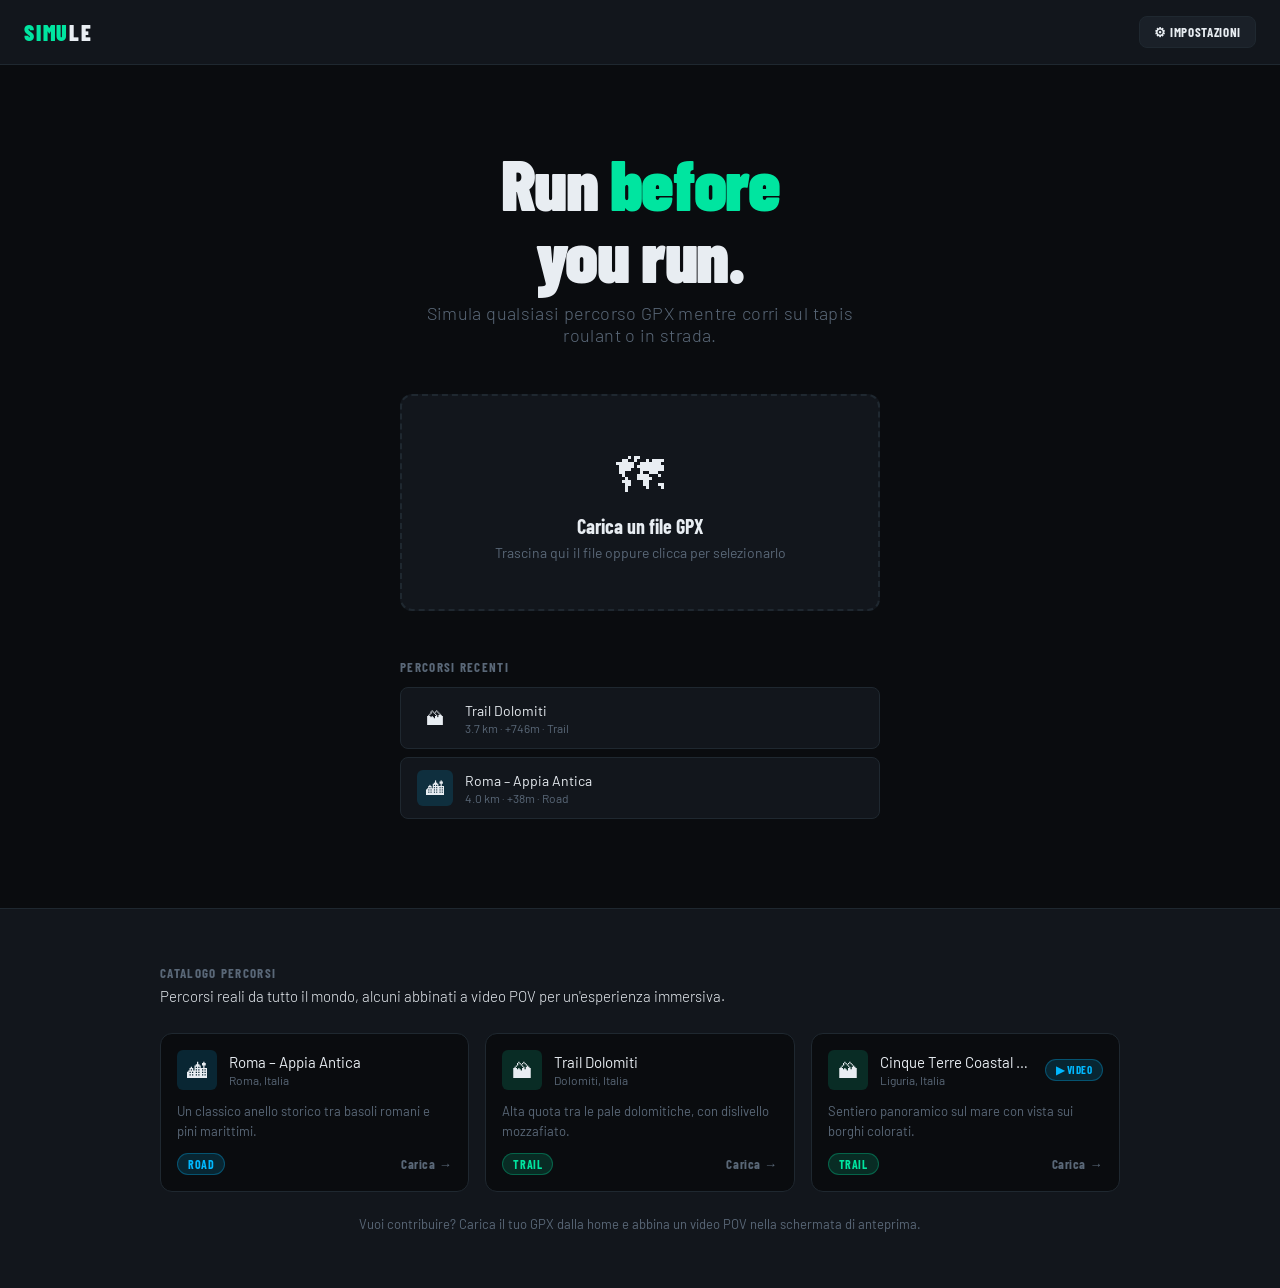
==== app.html @ e48c7abc "Make landing.html the site root (index.html → app.html) - Rename index.html → app.html (app entry po" ====
<!DOCTYPE html>
<html lang="it">
<head>
  <meta charset="UTF-8">
  <meta name="viewport" content="width=device-width, initial-scale=1.0">
  <title>Simule — Run before you run.</title>
  <link rel="stylesheet" href="css/main.css">
</head>
<body>

<header class="page-header">
  <div class="logo">SIMU<span>LE</span></div>
  <nav style="display:flex;gap:12px;align-items:center">
    <a href="settings.html" class="btn btn-secondary" style="padding:7px 14px;font-size:13px">
      ⚙ Impostazioni
    </a>
  </nav>
</header>

<main class="index-main">

  <div class="index-hero">
    <h1>Run <em>before</em><br>you run.</h1>
    <p class="tagline">Simula qualsiasi percorso GPX mentre corri sul tapis roulant o in strada.</p>
  </div>

  <label class="drop-zone" id="drop-zone" for="file-input">
    <span class="drop-zone-icon">🗺</span>
    <h2>Carica un file GPX</h2>
    <p>Trascina qui il file oppure clicca per selezionarlo</p>
    <input type="file" id="file-input" accept=".gpx" aria-label="Carica file GPX">
  </label>

  <section class="recent-routes" id="recent-section" style="display:none">
    <h3>Percorsi recenti</h3>
    <div id="recent-list"></div>
  </section>

</main>

<!-- Catalogo percorsi -->
<section class="catalog-section">
  <div class="catalog-inner">
    <h3 class="catalog-title">Catalogo percorsi</h3>
    <p class="catalog-sub">Percorsi reali da tutto il mondo, alcuni abbinati a video POV per un'esperienza immersiva.</p>
    <div class="catalog-grid" id="catalog-grid"></div>
    <p class="catalog-contribute">
      Vuoi contribuire? Carica il tuo GPX dalla home e abbina un video POV nella schermata di anteprima.
    </p>
  </div>
</section>

<div class="loading-overlay hidden" id="loading">
  <div class="spinner"></div>
  <p id="loading-msg">Analisi percorso in corso…</p>
</div>

<div class="toast" id="toast"></div>

<script type="module">
import { parseGPX, parseGPXString, computeRouteMeta } from './js/gpx-parser.js';
import { classifyRoute } from './js/route-classifier.js';
import store from './js/store.js';
import debug from './js/debug.js';

const dropZone = document.getElementById('drop-zone');
const fileInput = document.getElementById('file-input');
const loading = document.getElementById('loading');
const loadingMsg = document.getElementById('loading-msg');
const recentSection = document.getElementById('recent-section');
const recentList = document.getElementById('recent-list');

// ---- Percorsi recenti ----
function renderRecent() {
  const routes = store.recentRoutes;
  if (routes.length === 0) {
    recentSection.style.display = 'none';
    return;
  }
  recentSection.style.display = 'block';
  recentList.innerHTML = '';
  routes.forEach(r => {
    const item = document.createElement('div');
    item.className = 'route-item';
    const icon = r.mode === 'road' ? '🏙' : '🏔';
    item.innerHTML = `
      <div class="route-item-icon ${r.mode}">${icon}</div>
      <div class="route-item-info">
        <div class="route-item-name">${escHtml(r.name)}</div>
        <div class="route-item-meta">${r.distance_km.toFixed(1)} km · +${r.elevation_gain}m · ${r.mode === 'road' ? 'Road' : 'Trail'}</div>
      </div>
      <button class="route-item-remove" data-id="${r.id}" title="Rimuovi" aria-label="Rimuovi percorso">✕</button>
    `;
    item.addEventListener('click', (e) => {
      if (e.target.classList.contains('route-item-remove')) return;
      loadRoute(r);
    });
    item.querySelector('.route-item-remove').addEventListener('click', (e) => {
      e.stopPropagation();
      store.removeRecentRoute(r.id);
      renderRecent();
    });
    recentList.appendChild(item);
  });
}

function loadRoute(r) {
  store.set('route', null);
  store.set('routeMeta', {});
  sessionStorage.setItem('simule_active_route_id', r.id);
  window.location.href = 'preview.html';
}

// ---- Upload GPX ----
async function handleFile(file) {
  if (!file || !file.name.toLowerCase().endsWith('.gpx')) {
    showToast('Seleziona un file GPX valido', 'error');
    return;
  }

  loading.classList.remove('hidden');
  loadingMsg.textContent = 'Analisi percorso in corso…';

  try {
    const points = await parseGPX(file);
    loadingMsg.textContent = 'Classificazione road/trail…';
    const classification = await classifyRoute(points);
    const meta = computeRouteMeta(points, file.name);
    meta.mode = classification.mode;
    meta.segments = classification.segments;

    const id = crypto.randomUUID();
    const routeObj = {
      id,
      name: meta.name,
      mode: meta.mode,
      distance_km: meta.distance_km,
      elevation_gain: meta.elevation_gain,
      gpx_data: await file.text(),
      added_at: Date.now(),
      segments: classification.segments,
      max_elevation: meta.max_elevation,
      max_grade: meta.max_grade,
      avg_grade: meta.avg_grade,
      elevation_loss: meta.elevation_loss
    };

    store.set('route', points);
    store.set('routeMeta', meta);
    store.addRecentRoute(routeObj);
    sessionStorage.setItem('simule_active_route_id', id);

    window.location.href = 'preview.html';
  } catch (err) {
    loading.classList.add('hidden');
    showToast(err.message || 'Errore durante il caricamento del file', 'error');
    debug.error(err);
  }
}

// ---- Drag & Drop ----
dropZone.addEventListener('dragover', (e) => {
  e.preventDefault();
  dropZone.classList.add('drag-over');
});
dropZone.addEventListener('dragleave', () => dropZone.classList.remove('drag-over'));
dropZone.addEventListener('drop', (e) => {
  e.preventDefault();
  dropZone.classList.remove('drag-over');
  const file = e.dataTransfer.files[0];
  handleFile(file);
});

fileInput.addEventListener('change', (e) => {
  const file = e.target.files[0];
  if (file) handleFile(file);
  fileInput.value = '';
});

// ---- Toast ----
let toastTimer = null;
function showToast(msg, type = '') {
  const toast = document.getElementById('toast');
  toast.textContent = msg;
  toast.className = 'toast show' + (type ? ' ' + type : '');
  clearTimeout(toastTimer);
  toastTimer = setTimeout(() => { toast.classList.remove('show'); }, 3500);
}

function escHtml(s) {
  return s.replace(/&/g,'&amp;').replace(/</g,'&lt;').replace(/>/g,'&gt;').replace(/"/g,'&quot;');
}

// ---- Catalogo ----
const CATALOG = [
  {
    name: 'Roma – Appia Antica',
    path: 'data/sample-routes/road-roma.gpx',
    mode: 'road',
    region: 'Roma, Italia',
    description: 'Un classico anello storico tra basoli romani e pini marittimi.',
    video: null
  },
  {
    name: 'Trail Dolomiti',
    path: 'data/sample-routes/trail-dolomiti.gpx',
    mode: 'offroad',
    region: 'Dolomiti, Italia',
    description: 'Alta quota tra le pale dolomitiche, con dislivello mozzafiato.',
    video: null
  },
  {
    name: 'Cinque Terre Coastal Trail',
    path: 'data/sample-routes/misto-cinque-terre.gpx',
    mode: 'offroad',
    region: 'Liguria, Italia',
    description: 'Sentiero panoramico sul mare con vista sui borghi colorati.',
    video: { type: 'youtube', id: 'dQw4w9WgXcQ', avgSpeedMs: 2.5, durationSeconds: 3600 }
  }
];

async function renderCatalog() {
  const grid = document.getElementById('catalog-grid');
  if (!grid) return;
  grid.innerHTML = '';
  for (const entry of CATALOG) {
    const card = document.createElement('div');
    card.className = 'catalog-card';
    const icon = entry.mode === 'road' ? '🏙' : '🏔';
    const modeCls = entry.mode === 'road' ? 'road' : 'trail';
    const modeLabel = entry.mode === 'road' ? 'Road' : 'Trail';
    const videoBadge = entry.video
      ? '<span class="catalog-video-badge">▶ Video</span>'
      : '';
    card.innerHTML = `
      <div class="catalog-card-header">
        <div class="route-item-icon ${modeCls}" style="width:40px;height:40px;font-size:20px">${icon}</div>
        <div style="flex:1;min-width:0">
          <div class="catalog-card-name">${escHtml(entry.name)}</div>
          <div class="catalog-card-region">${escHtml(entry.region)}</div>
        </div>
        ${videoBadge}
      </div>
      <div class="catalog-card-desc">${escHtml(entry.description)}</div>
      <div class="catalog-card-footer">
        <span class="badge badge-${modeCls === 'road' ? 'road' : 'trail'}">${modeLabel}</span>
        <span class="catalog-card-action">Carica →</span>
      </div>
    `;
    card.addEventListener('click', () => loadCatalogEntry(entry));
    grid.appendChild(card);
  }
}

async function loadCatalogEntry(entry) {
  loading.classList.remove('hidden');
  loadingMsg.textContent = 'Caricamento percorso catalogo…';
  try {
    const resp = await fetch(entry.path);
    if (!resp.ok) throw new Error('File non trovato');
    const text = await resp.text();
    const points = await parseGPXString(text);
    const meta = computeRouteMeta(points, entry.name + '.gpx');
    meta.mode = entry.mode;
    meta.video = entry.video || null;
    const id = crypto.randomUUID();
    const routeObj = {
      id, name: entry.name, mode: entry.mode,
      distance_km: meta.distance_km, elevation_gain: meta.elevation_gain,
      gpx_data: text, added_at: Date.now(), segments: [],
      max_elevation: meta.max_elevation, max_grade: meta.max_grade,
      avg_grade: meta.avg_grade, elevation_loss: meta.elevation_loss,
      video: entry.video || null
    };
    store.set('route', points);
    store.set('routeMeta', meta);
    store.addRecentRoute(routeObj);
    sessionStorage.setItem('simule_active_route_id', id);
    window.location.href = 'preview.html';
  } catch (err) {
    loading.classList.add('hidden');
    showToast('Errore caricamento: ' + err.message, 'error');
  }
}

// ---- Percorsi di esempio ----
async function loadSampleRoutes() {
  const sampleFiles = [
    { path: 'data/sample-routes/road-roma.gpx', name: 'Roma – Appia Antica', mode: 'road' },
    { path: 'data/sample-routes/trail-dolomiti.gpx', name: 'Trail Dolomiti', mode: 'offroad' }
  ];

  for (const s of sampleFiles) {
    const exists = store.recentRoutes.find(r => r.name === s.name);
    if (exists) continue;
    try {
      const resp = await fetch(s.path);
      if (!resp.ok) continue;
      const text = await resp.text();
      const points = await parseGPXString(text);
      const meta = computeRouteMeta(points, s.name + '.gpx');
      store.addRecentRoute({
        id: crypto.randomUUID(),
        name: s.name,
        mode: s.mode,
        distance_km: meta.distance_km,
        elevation_gain: meta.elevation_gain,
        gpx_data: text,
        added_at: Date.now() - 86400000,
        max_elevation: meta.max_elevation,
        max_grade: meta.max_grade,
        avg_grade: meta.avg_grade,
        elevation_loss: meta.elevation_loss,
        segments: []
      });
    } catch { /* sample non disponibile */ }
  }
  renderRecent();
}

// ---- Init ----
renderRecent();
renderCatalog();
loadSampleRoutes();
</script>
</body>
</html>
---- css/main.css ----
@import url('https://fonts.googleapis.com/css2?family=Barlow+Condensed:wght@300;700;900&family=Barlow:wght@300;400&display=swap');

:root {
  --bg: #0a0c0f;
  --surface: #12161c;
  --surface2: #1a2028;
  --border: #1f2830;
  --accent: #00e5a0;
  --accent2: #00b8ff;
  --warn: #ffb020;
  --danger: #ff4444;
  --down: #00b8ff;
  --text: #e8edf2;
  --muted: #5a6878;
  --radius: 8px;
  --radius-lg: 12px;
}

*, *::before, *::after {
  box-sizing: border-box;
  margin: 0;
  padding: 0;
}

html, body {
  height: 100%;
  background: var(--bg);
  color: var(--text);
  font-family: 'Barlow', sans-serif;
  font-weight: 400;
  -webkit-font-smoothing: antialiased;
}

a { color: var(--accent); text-decoration: none; }
a:hover { text-decoration: underline; }

button {
  cursor: pointer;
  border: none;
  background: none;
  color: inherit;
  font-family: inherit;
}

input, select {
  font-family: inherit;
  color: var(--text);
  background: var(--surface2);
  border: 1px solid var(--border);
  border-radius: var(--radius);
  padding: 8px 12px;
}

input:focus, select:focus {
  outline: 2px solid var(--accent);
  outline-offset: 2px;
}

/* ---- Utility ---- */
.sr-only {
  position: absolute;
  width: 1px; height: 1px;
  padding: 0; margin: -1px;
  overflow: hidden;
  clip: rect(0,0,0,0);
  white-space: nowrap;
  border: 0;
}

.badge {
  display: inline-flex;
  align-items: center;
  gap: 4px;
  padding: 3px 10px;
  border-radius: 100px;
  font-family: 'Barlow Condensed', sans-serif;
  font-weight: 700;
  font-size: 12px;
  letter-spacing: 0.05em;
  text-transform: uppercase;
}

.badge-road { background: rgba(0,184,255,0.15); color: var(--accent2); border: 1px solid rgba(0,184,255,0.3); }
.badge-trail { background: rgba(0,229,160,0.15); color: var(--accent); border: 1px solid rgba(0,229,160,0.3); }

/* ---- Layout ---- */
.page-header {
  display: flex;
  align-items: center;
  justify-content: space-between;
  padding: 16px 24px;
  border-bottom: 1px solid var(--border);
  background: var(--surface);
}

.logo {
  font-family: 'Barlow Condensed', sans-serif;
  font-weight: 900;
  font-size: 22px;
  letter-spacing: 0.08em;
  color: var(--accent);
  text-transform: uppercase;
}

.logo span { color: var(--text); }

/* ---- Buttons ---- */
.btn {
  display: inline-flex;
  align-items: center;
  justify-content: center;
  gap: 8px;
  padding: 10px 20px;
  border-radius: var(--radius);
  font-family: 'Barlow Condensed', sans-serif;
  font-weight: 700;
  font-size: 15px;
  letter-spacing: 0.05em;
  text-transform: uppercase;
  transition: opacity 0.15s, transform 0.1s;
  user-select: none;
}

.btn:active { transform: scale(0.97); }
.btn:disabled { opacity: 0.4; cursor: not-allowed; }

.btn-primary {
  background: var(--accent);
  color: var(--bg);
}
.btn-primary:hover { opacity: 0.9; }

.btn-secondary {
  background: var(--surface2);
  color: var(--text);
  border: 1px solid var(--border);
}
.btn-secondary:hover { border-color: var(--accent); color: var(--accent); }

.btn-danger {
  background: rgba(255,68,68,0.15);
  color: var(--danger);
  border: 1px solid rgba(255,68,68,0.3);
}
.btn-danger:hover { background: rgba(255,68,68,0.25); }

.btn-lg {
  padding: 14px 32px;
  font-size: 18px;
}

/* ---- Cards ---- */
.card {
  background: var(--surface);
  border: 1px solid var(--border);
  border-radius: var(--radius-lg);
  padding: 20px;
}

/* ---- Form ---- */
.form-group {
  display: flex;
  flex-direction: column;
  gap: 6px;
  margin-bottom: 16px;
}

.form-group label {
  font-size: 13px;
  font-weight: 400;
  color: var(--muted);
  text-transform: uppercase;
  letter-spacing: 0.05em;
}

.form-group input,
.form-group select {
  width: 100%;
  padding: 10px 14px;
  font-size: 15px;
}

.form-hint {
  font-size: 12px;
  color: var(--muted);
}

/* ---- INDEX PAGE ---- */
.index-main {
  min-height: calc(100vh - 57px);
  display: flex;
  flex-direction: column;
  align-items: center;
  justify-content: center;
  padding: 40px 24px;
  gap: 48px;
}

.index-hero {
  text-align: center;
  max-width: 480px;
}

.index-hero h1 {
  font-family: 'Barlow Condensed', sans-serif;
  font-weight: 900;
  font-size: clamp(40px, 8vw, 72px);
  letter-spacing: -0.02em;
  line-height: 1;
  color: var(--text);
}

.index-hero h1 em {
  font-style: normal;
  color: var(--accent);
}

.index-hero .tagline {
  margin-top: 12px;
  font-size: 18px;
  color: var(--muted);
  font-weight: 300;
  letter-spacing: 0.02em;
}

.drop-zone {
  width: 100%;
  max-width: 480px;
  border: 2px dashed var(--border);
  border-radius: var(--radius-lg);
  padding: 48px 24px;
  text-align: center;
  cursor: pointer;
  transition: border-color 0.2s, background 0.2s;
  background: var(--surface);
  position: relative;
}

.drop-zone:hover,
.drop-zone.drag-over {
  border-color: var(--accent);
  background: rgba(0,229,160,0.04);
}

.drop-zone-icon {
  font-size: 48px;
  margin-bottom: 12px;
  display: block;
}

.drop-zone h2 {
  font-family: 'Barlow Condensed', sans-serif;
  font-weight: 700;
  font-size: 20px;
  color: var(--text);
  margin-bottom: 6px;
}

.drop-zone p {
  font-size: 14px;
  color: var(--muted);
}

.drop-zone input[type="file"] {
  position: absolute;
  inset: 0;
  opacity: 0;
  cursor: pointer;
  width: 100%;
  height: 100%;
}

.recent-routes {
  width: 100%;
  max-width: 480px;
}

.recent-routes h3 {
  font-family: 'Barlow Condensed', sans-serif;
  font-weight: 700;
  font-size: 13px;
  letter-spacing: 0.1em;
  text-transform: uppercase;
  color: var(--muted);
  margin-bottom: 12px;
}

.route-item {
  display: flex;
  align-items: center;
  gap: 12px;
  padding: 12px 16px;
  background: var(--surface);
  border: 1px solid var(--border);
  border-radius: var(--radius);
  margin-bottom: 8px;
  cursor: pointer;
  transition: border-color 0.15s;
}

.route-item:hover { border-color: var(--accent2); }

.route-item-icon {
  width: 36px;
  height: 36px;
  border-radius: 6px;
  display: flex;
  align-items: center;
  justify-content: center;
  font-size: 18px;
  flex-shrink: 0;
}

.route-item-icon.road { background: rgba(0,184,255,0.15); }
.route-item-icon.trail { background: rgba(0,229,160,0.15); }

.route-item-info { flex: 1; min-width: 0; }

.route-item-name {
  font-weight: 400;
  font-size: 14px;
  white-space: nowrap;
  overflow: hidden;
  text-overflow: ellipsis;
}

.route-item-meta {
  font-size: 12px;
  color: var(--muted);
  margin-top: 2px;
}

.route-item-remove {
  color: var(--muted);
  font-size: 18px;
  padding: 4px 8px;
  border-radius: 4px;
  opacity: 0;
  transition: opacity 0.15s;
}

.route-item:hover .route-item-remove { opacity: 1; }
.route-item-remove:hover { color: var(--danger); }

/* Loading overlay */
.loading-overlay {
  position: fixed;
  inset: 0;
  background: rgba(10,12,15,0.85);
  display: flex;
  flex-direction: column;
  align-items: center;
  justify-content: center;
  gap: 16px;
  z-index: 1000;
  backdrop-filter: blur(4px);
}

.loading-overlay.hidden { display: none; }

.spinner {
  width: 40px;
  height: 40px;
  border: 3px solid var(--border);
  border-top-color: var(--accent);
  border-radius: 50%;
  animation: spin 0.8s linear infinite;
}

@keyframes spin { to { transform: rotate(360deg); } }

.loading-overlay p {
  color: var(--muted);
  font-size: 14px;
}

/* ---- PREVIEW PAGE ---- */
.preview-layout {
  display: grid;
  grid-template-columns: 1fr 360px;
  height: calc(100vh - 57px);
}

.preview-map-container {
  position: relative;
  background: var(--surface);
}

#preview-map {
  width: 100%;
  height: 100%;
}

.preview-sidebar {
  background: var(--surface);
  border-left: 1px solid var(--border);
  display: flex;
  flex-direction: column;
  overflow-y: auto;
  padding: 20px;
  gap: 20px;
}

.stats-grid {
  display: grid;
  grid-template-columns: 1fr 1fr;
  gap: 10px;
}

.stat-item {
  background: var(--surface2);
  border: 1px solid var(--border);
  border-radius: var(--radius);
  padding: 12px;
}

.stat-label {
  font-size: 11px;
  color: var(--muted);
  text-transform: uppercase;
  letter-spacing: 0.06em;
  margin-bottom: 4px;
}

.stat-value {
  font-family: 'Barlow Condensed', sans-serif;
  font-weight: 700;
  font-size: 22px;
  color: var(--text);
}

.stat-unit {
  font-size: 12px;
  font-weight: 300;
  color: var(--muted);
  margin-left: 2px;
}

/* Elevation profile */
.elevation-profile {
  background: var(--surface2);
  border: 1px solid var(--border);
  border-radius: var(--radius);
  padding: 12px;
  overflow: hidden;
}

.elevation-profile h4 {
  font-size: 11px;
  color: var(--muted);
  text-transform: uppercase;
  letter-spacing: 0.06em;
  margin-bottom: 8px;
}

#elevation-svg {
  width: 100%;
  height: 80px;
  display: block;
}

/* Coverage banner */
.coverage-banner {
  padding: 12px 16px;
  border-radius: var(--radius);
  font-size: 13px;
  display: flex;
  align-items: center;
  gap: 10px;
}

.coverage-good { background: rgba(0,229,160,0.1); border: 1px solid rgba(0,229,160,0.2); color: var(--accent); }
.coverage-partial { background: rgba(255,176,32,0.1); border: 1px solid rgba(255,176,32,0.2); color: var(--warn); }
.coverage-low { background: rgba(255,68,68,0.1); border: 1px solid rgba(255,68,68,0.2); color: var(--danger); }

/* Sensor selector */
.sensor-section h4 {
  font-size: 11px;
  color: var(--muted);
  text-transform: uppercase;
  letter-spacing: 0.06em;
  margin-bottom: 12px;
}

.sensor-option {
  display: flex;
  align-items: flex-start;
  gap: 12px;
  padding: 12px;
  border: 1px solid var(--border);
  border-radius: var(--radius);
  margin-bottom: 8px;
  cursor: pointer;
  transition: border-color 0.15s, background 0.15s;
  background: var(--surface2);
}

.sensor-option:hover:not(.disabled) { border-color: var(--accent2); }

.sensor-option.selected {
  border-color: var(--accent);
  background: rgba(0,229,160,0.06);
}

.sensor-option.disabled {
  opacity: 0.4;
  cursor: not-allowed;
}

.sensor-radio {
  width: 18px;
  height: 18px;
  border: 2px solid var(--muted);
  border-radius: 50%;
  flex-shrink: 0;
  margin-top: 2px;
  display: flex;
  align-items: center;
  justify-content: center;
}

.sensor-option.selected .sensor-radio {
  border-color: var(--accent);
}

.sensor-option.selected .sensor-radio::after {
  content: '';
  width: 8px;
  height: 8px;
  background: var(--accent);
  border-radius: 50%;
}

.sensor-info { flex: 1; }

.sensor-name {
  font-weight: 400;
  font-size: 14px;
  color: var(--text);
}

.sensor-desc {
  font-size: 12px;
  color: var(--muted);
  margin-top: 2px;
  line-height: 1.4;
}

.sensor-unavailable {
  font-size: 11px;
  color: var(--danger);
  margin-top: 2px;
}

/* Preview topbar */
.preview-topbar {
  display: flex;
  align-items: center;
  gap: 12px;
  padding: 14px 20px;
  border-bottom: 1px solid var(--border);
  background: var(--surface);
}

.preview-topbar .route-name {
  flex: 1;
  font-family: 'Barlow Condensed', sans-serif;
  font-weight: 700;
  font-size: 20px;
  white-space: nowrap;
  overflow: hidden;
  text-overflow: ellipsis;
}

/* ---- SIMULATE PAGE ---- */
.simulate-layout {
  position: relative;
  width: 100vw;
  height: 100vh;
  overflow: hidden;
  background: var(--bg);
}

#view-container {
  position: absolute;
  inset: 0;
  z-index: 0;
}

#street-view-img {
  width: 100%;
  height: 100%;
  object-fit: cover;
}

.no-image-overlay {
  position: absolute;
  inset: 0;
  background: var(--surface);
  display: flex;
  flex-direction: column;
  align-items: center;
  justify-content: center;
  gap: 12px;
  color: var(--muted);
  font-size: 14px;
}

.no-image-overlay.hidden { display: none; }

#fallback-map {
  width: 100%;
  height: 100%;
}

/* HUD overlay */
.hud {
  position: absolute;
  inset: 0;
  z-index: 10;
  pointer-events: none;
}

/* Top bar */
.hud-topbar {
  position: absolute;
  top: 0;
  left: 0;
  right: 0;
  display: flex;
  align-items: center;
  justify-content: space-between;
  padding: 12px 16px;
  background: linear-gradient(to bottom, rgba(10,12,15,0.7) 0%, transparent 100%);
}

.hud-logo {
  font-family: 'Barlow Condensed', sans-serif;
  font-weight: 900;
  font-size: 18px;
  letter-spacing: 0.1em;
  color: var(--accent);
  text-transform: uppercase;
}

.hud-route-info {
  text-align: right;
}

.hud-route-name {
  font-family: 'Barlow Condensed', sans-serif;
  font-weight: 700;
  font-size: 14px;
  color: var(--text);
}

.hud-route-mode {
  font-size: 11px;
  color: var(--muted);
  text-transform: uppercase;
  letter-spacing: 0.06em;
}

/* Grade display */
.hud-grade {
  position: absolute;
  top: 50%;
  left: 16px;
  transform: translateY(-50%);
  text-align: left;
}

.grade-value {
  font-family: 'Barlow Condensed', sans-serif;
  font-weight: 900;
  font-size: 72px;
  line-height: 1;
  transition: color 0.5s ease;
  text-shadow: 0 2px 12px rgba(0,0,0,0.5);
}

.grade-label {
  font-family: 'Barlow Condensed', sans-serif;
  font-weight: 300;
  font-size: 14px;
  color: var(--muted);
  text-transform: uppercase;
  letter-spacing: 0.06em;
  margin-top: 2px;
}

/* Lookahead alert */
.hud-lookahead {
  position: absolute;
  top: 16%;
  left: 16px;
  background: rgba(255,176,32,0.15);
  border: 1px solid rgba(255,176,32,0.4);
  border-radius: 100px;
  padding: 6px 14px;
  font-family: 'Barlow Condensed', sans-serif;
  font-weight: 700;
  font-size: 14px;
  color: var(--warn);
  letter-spacing: 0.02em;
  opacity: 0;
  transition: opacity 0.4s;
}

.hud-lookahead.visible {
  opacity: 1;
  animation: pulse-warn 2s ease infinite;
}

@keyframes pulse-warn {
  0%, 100% { box-shadow: 0 0 0 0 rgba(255,176,32,0); }
  50% { box-shadow: 0 0 0 6px rgba(255,176,32,0.2); }
}

/* Stats row */
.hud-stats {
  position: absolute;
  top: 60px;
  right: 16px;
  display: flex;
  flex-direction: column;
  gap: 8px;
  background: rgba(10,12,15,0.65);
  border: 1px solid var(--border);
  border-radius: var(--radius-lg);
  padding: 14px 16px;
  backdrop-filter: blur(8px);
  min-width: 140px;
}

.hud-stat {
  display: flex;
  flex-direction: column;
}

.hud-stat-label {
  font-size: 10px;
  color: var(--muted);
  text-transform: uppercase;
  letter-spacing: 0.07em;
}

.hud-stat-value {
  font-family: 'Barlow Condensed', sans-serif;
  font-weight: 700;
  font-size: 20px;
  color: var(--text);
  line-height: 1.1;
}

.hud-stat-value .unit {
  font-size: 12px;
  font-weight: 300;
  color: var(--muted);
}

/* Elevation strip */
.hud-elevation {
  position: absolute;
  bottom: 70px;
  left: 0;
  max-width: 50vw;
  padding: 0 16px;
}

.elevation-strip-bg {
  background: rgba(10,12,15,0.7);
  border: 1px solid var(--border);
  border-radius: var(--radius);
  padding: 8px 12px;
  backdrop-filter: blur(8px);
}

#elevation-strip-svg {
  width: 100%;
  height: 100px;
  display: block;
}

/* Controls bar */
.hud-controls {
  position: absolute;
  bottom: 0;
  left: 0;
  right: 0;
  display: flex;
  align-items: center;
  justify-content: center;
  gap: 8px;
  padding: 12px 16px;
  background: linear-gradient(to top, rgba(10,12,15,0.9) 0%, transparent 100%);
  pointer-events: all;
}

.ctrl-btn {
  display: flex;
  align-items: center;
  justify-content: center;
  width: 48px;
  height: 48px;
  border-radius: 50%;
  background: rgba(18,22,28,0.8);
  border: 1px solid var(--border);
  font-size: 20px;
  color: var(--text);
  transition: background 0.15s, border-color 0.15s;
  backdrop-filter: blur(8px);
}

.ctrl-btn:hover { background: var(--surface2); border-color: var(--accent2); }
.ctrl-btn:active { transform: scale(0.93); }

.ctrl-btn.play-pause {
  width: 56px;
  height: 56px;
  background: var(--accent);
  color: var(--bg);
  border-color: transparent;
  font-size: 22px;
}

.ctrl-btn.play-pause:hover { background: #00c888; }

.ctrl-btn.exit {
  background: rgba(255,68,68,0.15);
  border-color: rgba(255,68,68,0.3);
  color: var(--danger);
}

.multiplier-btn {
  display: flex;
  align-items: center;
  justify-content: center;
  height: 40px;
  min-width: 40px;
  padding: 0 10px;
  border-radius: 100px;
  background: rgba(18,22,28,0.8);
  border: 1px solid var(--border);
  font-size: 16px;
  color: var(--muted);
  transition: opacity 0.2s;
  backdrop-filter: blur(8px);
}

/* Pace controls (manual mode) */
.pace-controls {
  display: none;
  align-items: center;
  gap: 12px;
  pointer-events: all;
}

.pace-controls.visible { display: flex; }

.pace-adj-btn {
  display: flex;
  flex-direction: column;
  align-items: center;
  justify-content: center;
  width: 88px;
  height: 88px;
  border-radius: var(--radius-lg);
  background: rgba(18,22,28,0.85);
  border: 1px solid var(--border);
  font-family: 'Barlow Condensed', sans-serif;
  font-weight: 700;
  font-size: 16px;
  color: var(--text);
  transition: background 0.1s, transform 0.05s;
  backdrop-filter: blur(8px);
  line-height: 1.2;
  touch-action: none;
  pointer-events: all;
}

.pace-adj-btn:active { background: var(--surface2); transform: scale(0.95); }
.pace-adj-btn .pace-delta { font-size: 11px; color: var(--muted); }

.pace-display {
  font-family: 'Barlow Condensed', sans-serif;
  font-weight: 700;
  font-size: 36px;
  color: var(--text);
  min-width: 100px;
  text-align: center;
  text-shadow: 0 2px 8px rgba(0,0,0,0.5);
}

.pace-display .pace-unit {
  font-size: 14px;
  font-weight: 300;
  color: var(--muted);
  display: block;
}

/* ---- SETTINGS PAGE ---- */
.settings-layout {
  max-width: 600px;
  margin: 0 auto;
  padding: 32px 24px;
}

.settings-section {
  margin-bottom: 32px;
}

.settings-section h2 {
  font-family: 'Barlow Condensed', sans-serif;
  font-weight: 700;
  font-size: 18px;
  letter-spacing: 0.05em;
  color: var(--text);
  margin-bottom: 16px;
  padding-bottom: 10px;
  border-bottom: 1px solid var(--border);
}

.range-row {
  display: flex;
  align-items: center;
  gap: 12px;
}

.range-row input[type="range"] {
  flex: 1;
  padding: 0;
  background: none;
  border: none;
  accent-color: var(--accent);
  cursor: pointer;
}

.range-value {
  font-family: 'Barlow Condensed', sans-serif;
  font-weight: 700;
  font-size: 18px;
  min-width: 48px;
  text-align: right;
  color: var(--text);
}

.source-badge {
  display: inline-block;
  padding: 2px 8px;
  border-radius: 100px;
  font-size: 11px;
  font-weight: 700;
  text-transform: uppercase;
  letter-spacing: 0.05em;
}

.source-auto { background: rgba(0,184,255,0.15); color: var(--accent2); }
.source-manual-label { background: rgba(0,229,160,0.15); color: var(--accent); }

.api-key-row {
  display: flex;
  gap: 8px;
  align-items: flex-end;
}

.api-key-row .form-group { flex: 1; margin-bottom: 0; }

.radio-group {
  display: flex;
  gap: 8px;
}

.radio-option {
  flex: 1;
  display: flex;
  align-items: center;
  justify-content: center;
  padding: 10px;
  border: 1px solid var(--border);
  border-radius: var(--radius);
  cursor: pointer;
  font-size: 14px;
  background: var(--surface2);
  transition: all 0.15s;
}

.radio-option.selected {
  border-color: var(--accent);
  background: rgba(0,229,160,0.1);
  color: var(--accent);
}

.radio-option input { display: none; }

/* Notifications / toasts */
.toast {
  position: fixed;
  bottom: 24px;
  left: 50%;
  transform: translateX(-50%) translateY(20px);
  background: var(--surface2);
  border: 1px solid var(--border);
  border-radius: 100px;
  padding: 10px 20px;
  font-size: 14px;
  color: var(--text);
  z-index: 9999;
  opacity: 0;
  transition: opacity 0.25s, transform 0.25s;
  white-space: nowrap;
}

.toast.show {
  opacity: 1;
  transform: translateX(-50%) translateY(0);
}

.toast.success { border-color: var(--accent); color: var(--accent); }
.toast.error { border-color: var(--danger); color: var(--danger); }

/* ---- CATALOG SECTION ---- */
.catalog-section {
  background: var(--surface);
  border-top: 1px solid var(--border);
  padding: 56px 24px;
}

.catalog-inner {
  max-width: 960px;
  margin: 0 auto;
}

.catalog-title {
  font-family: 'Barlow Condensed', sans-serif;
  font-weight: 700;
  font-size: 13px;
  letter-spacing: 0.1em;
  text-transform: uppercase;
  color: var(--muted);
  margin-bottom: 6px;
}

.catalog-sub {
  font-size: 15px;
  color: var(--text);
  font-weight: 300;
  margin-bottom: 28px;
}

.catalog-grid {
  display: grid;
  grid-template-columns: repeat(auto-fill, minmax(280px, 1fr));
  gap: 16px;
}

.catalog-card {
  background: var(--bg);
  border: 1px solid var(--border);
  border-radius: var(--radius-lg);
  padding: 16px;
  cursor: pointer;
  transition: border-color 0.15s, transform 0.1s;
  display: flex;
  flex-direction: column;
  gap: 12px;
}

.catalog-card:hover {
  border-color: var(--accent2);
  transform: translateY(-2px);
}

.catalog-card-header {
  display: flex;
  align-items: center;
  gap: 12px;
}

.catalog-card-name {
  font-weight: 400;
  font-size: 15px;
  white-space: nowrap;
  overflow: hidden;
  text-overflow: ellipsis;
}

.catalog-card-region {
  font-size: 12px;
  color: var(--muted);
  margin-top: 2px;
}

.catalog-video-badge {
  flex-shrink: 0;
  background: rgba(0,184,255,0.15);
  color: var(--accent2);
  border: 1px solid rgba(0,184,255,0.3);
  border-radius: 100px;
  padding: 3px 10px;
  font-family: 'Barlow Condensed', sans-serif;
  font-weight: 700;
  font-size: 11px;
  letter-spacing: 0.04em;
  text-transform: uppercase;
}

.catalog-card-desc {
  font-size: 13px;
  color: var(--muted);
  line-height: 1.5;
  flex: 1;
}

.catalog-card-footer {
  display: flex;
  align-items: center;
  justify-content: space-between;
}

.catalog-card-action {
  font-family: 'Barlow Condensed', sans-serif;
  font-weight: 700;
  font-size: 13px;
  color: var(--muted);
  letter-spacing: 0.04em;
  transition: color 0.15s;
}

.catalog-card:hover .catalog-card-action { color: var(--accent2); }

.catalog-contribute {
  margin-top: 24px;
  font-size: 13px;
  color: var(--muted);
  text-align: center;
}

/* ---- VIDEO SECTION (preview sidebar) ---- */
.video-section {
  background: var(--surface2);
  border: 1px solid var(--border);
  border-radius: var(--radius);
  padding: 14px;
}

.video-section h4 {
  font-size: 11px;
  color: var(--muted);
  text-transform: uppercase;
  letter-spacing: 0.06em;
  margin-bottom: 12px;
}

/* ---- Responsive ---- */
@media (max-width: 900px) {
  .preview-layout {
    grid-template-columns: 1fr;
    grid-template-rows: 280px 1fr;
  }

  .preview-map-container { height: 280px; }
}

@media (max-width: 480px) {
  .index-main { padding: 24px 16px; }
  .grade-value { font-size: 52px; }
  .hud-stats { top: auto; bottom: 140px; right: 12px; }
}

/* ---- Avatar picker ---- */
.avatar-grid {
  display: grid;
  grid-template-columns: repeat(4, 1fr);
  gap: 10px;
  margin-top: 8px;
}

.avatar-option {
  display: flex;
  flex-direction: column;
  align-items: center;
  gap: 6px;
  padding: 12px 8px;
  background: var(--surface2);
  border: 2px solid var(--border);
  border-radius: var(--radius);
  cursor: pointer;
  transition: border-color 0.15s, background 0.15s;
  text-align: center;
}

.avatar-option input[type="radio"] { display: none; }

.avatar-option:hover { border-color: var(--accent); }

.avatar-option.selected {
  border-color: var(--accent);
  background: color-mix(in srgb, var(--accent) 12%, var(--surface2));
}

.avatar-preview {
  width: 48px;
  height: 48px;
  display: flex;
  align-items: center;
  justify-content: center;
}

.avatar-preview-3d { font-size: 32px; }

.avatar-label {
  font-size: 11px;
  color: var(--fg);
  font-weight: 500;
  line-height: 1.2;
}

.avatar-link {
  font-size: 10px;
  color: var(--accent);
  text-decoration: none;
  opacity: 0.8;
}
.avatar-link:hover { opacity: 1; }

@media (max-width: 600px) {
  .avatar-grid { grid-template-columns: repeat(2, 1fr); }
}
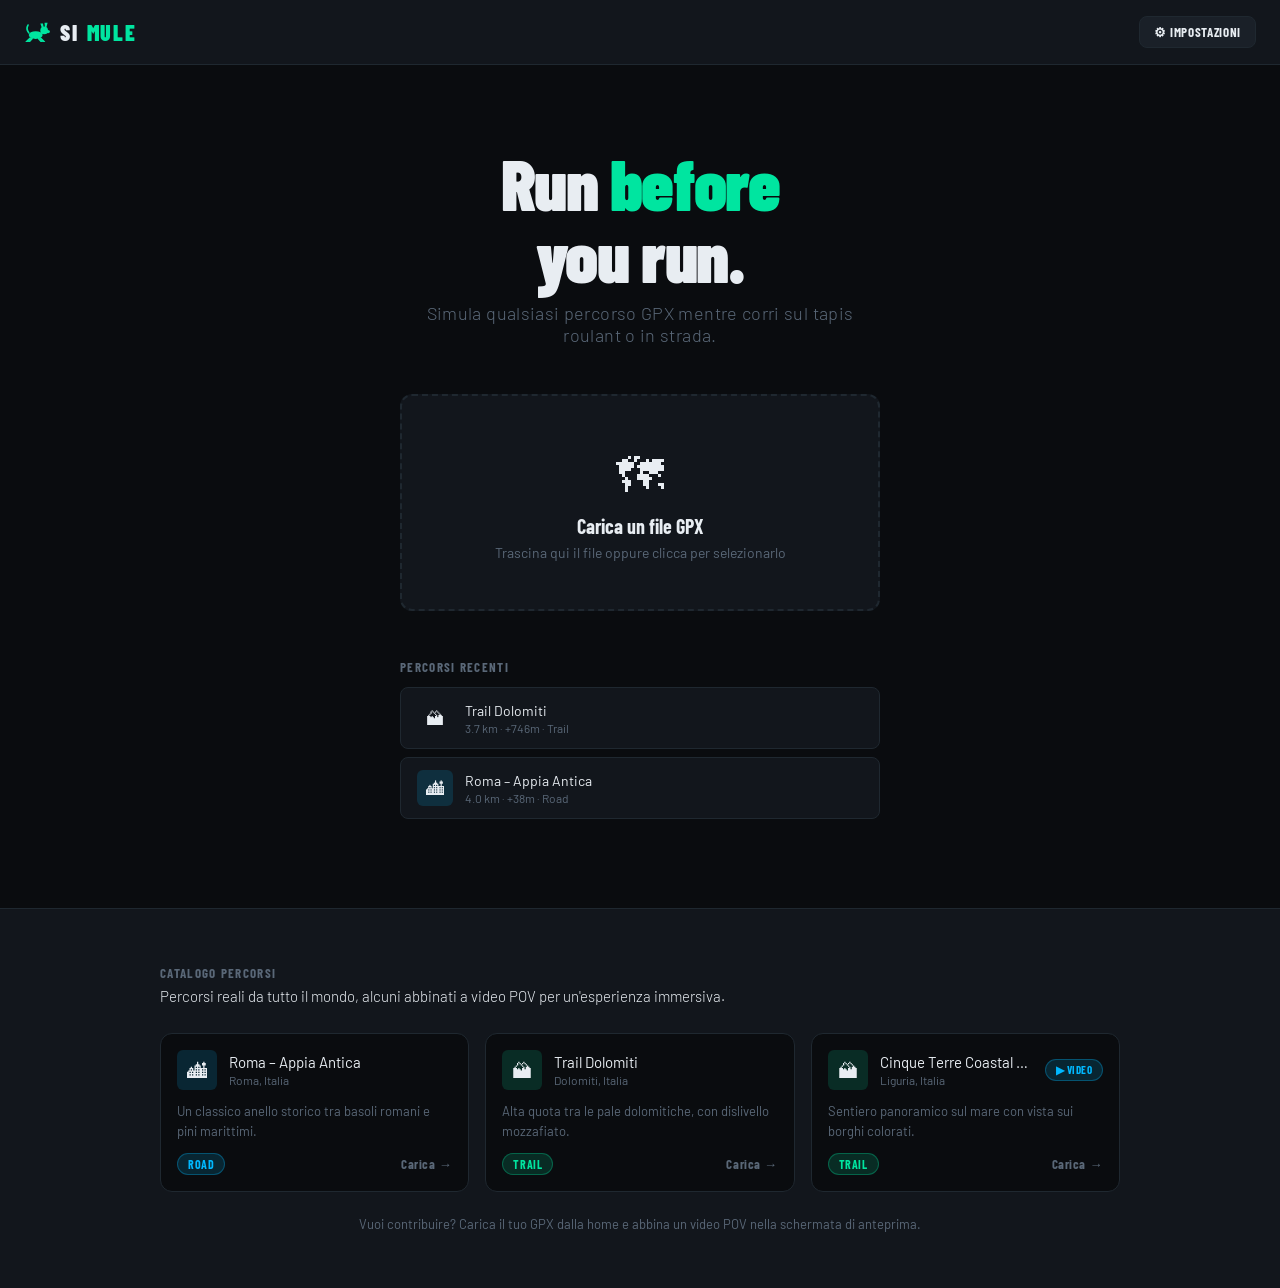
==== commit 6c16581b: "Update logo: highlight MULE, add running mule SVG icon - Change SIMU[LE] → SI[MULE] across all pages" ====
--- a/app.html
+++ b/app.html
@@ -9,7 +9,7 @@
 <body>
 
 <header class="page-header">
-  <div class="logo">SIMU<span>LE</span></div>
+  <div class="logo"><svg viewBox="0 0 36 26" width="28" height="20" fill="none" xmlns="http://www.w3.org/2000/svg" aria-hidden="true" style="flex-shrink:0"><path d="M6 14 Q2 9 5 4" stroke="#00e5a0" stroke-width="2.2" stroke-linecap="round"/><ellipse cx="15" cy="17" rx="9" ry="5" fill="#00e5a0"/><circle cx="26" cy="11" r="5" fill="#00e5a0"/><ellipse cx="31" cy="12.5" rx="2.5" ry="2" fill="#00e5a0"/><path d="M23 7.5 L21 2 L24.5 2 L25.5 7.5Z" fill="#00e5a0"/><path d="M27 6.5 L26.5 1 L30.5 1 L29 6.5Z" fill="#00e5a0"/><line x1="21" y1="21" x2="26" y2="26" stroke="#00e5a0" stroke-width="2.5" stroke-linecap="round"/><line x1="19" y1="21.5" x2="23" y2="26" stroke="#00e5a0" stroke-width="2.5" stroke-linecap="round"/><line x1="8" y1="21" x2="3" y2="26" stroke="#00e5a0" stroke-width="2.5" stroke-linecap="round"/><line x1="10" y1="21.5" x2="6" y2="26" stroke="#00e5a0" stroke-width="2.5" stroke-linecap="round"/></svg>SI<span>MULE</span></div>
   <nav style="display:flex;gap:12px;align-items:center">
     <a href="settings.html" class="btn btn-secondary" style="padding:7px 14px;font-size:13px">
       ⚙ Impostazioni
--- a/css/main.css
+++ b/css/main.css
@@ -98,11 +98,14 @@
   font-weight: 900;
   font-size: 22px;
   letter-spacing: 0.08em;
-  color: var(--accent);
-  text-transform: uppercase;
-}
-
-.logo span { color: var(--text); }
+  color: var(--fg);
+  text-transform: uppercase;
+  display: flex;
+  align-items: center;
+  gap: 8px;
+}
+
+.logo span { color: var(--accent); }
 
 /* ---- Buttons ---- */
 .btn {
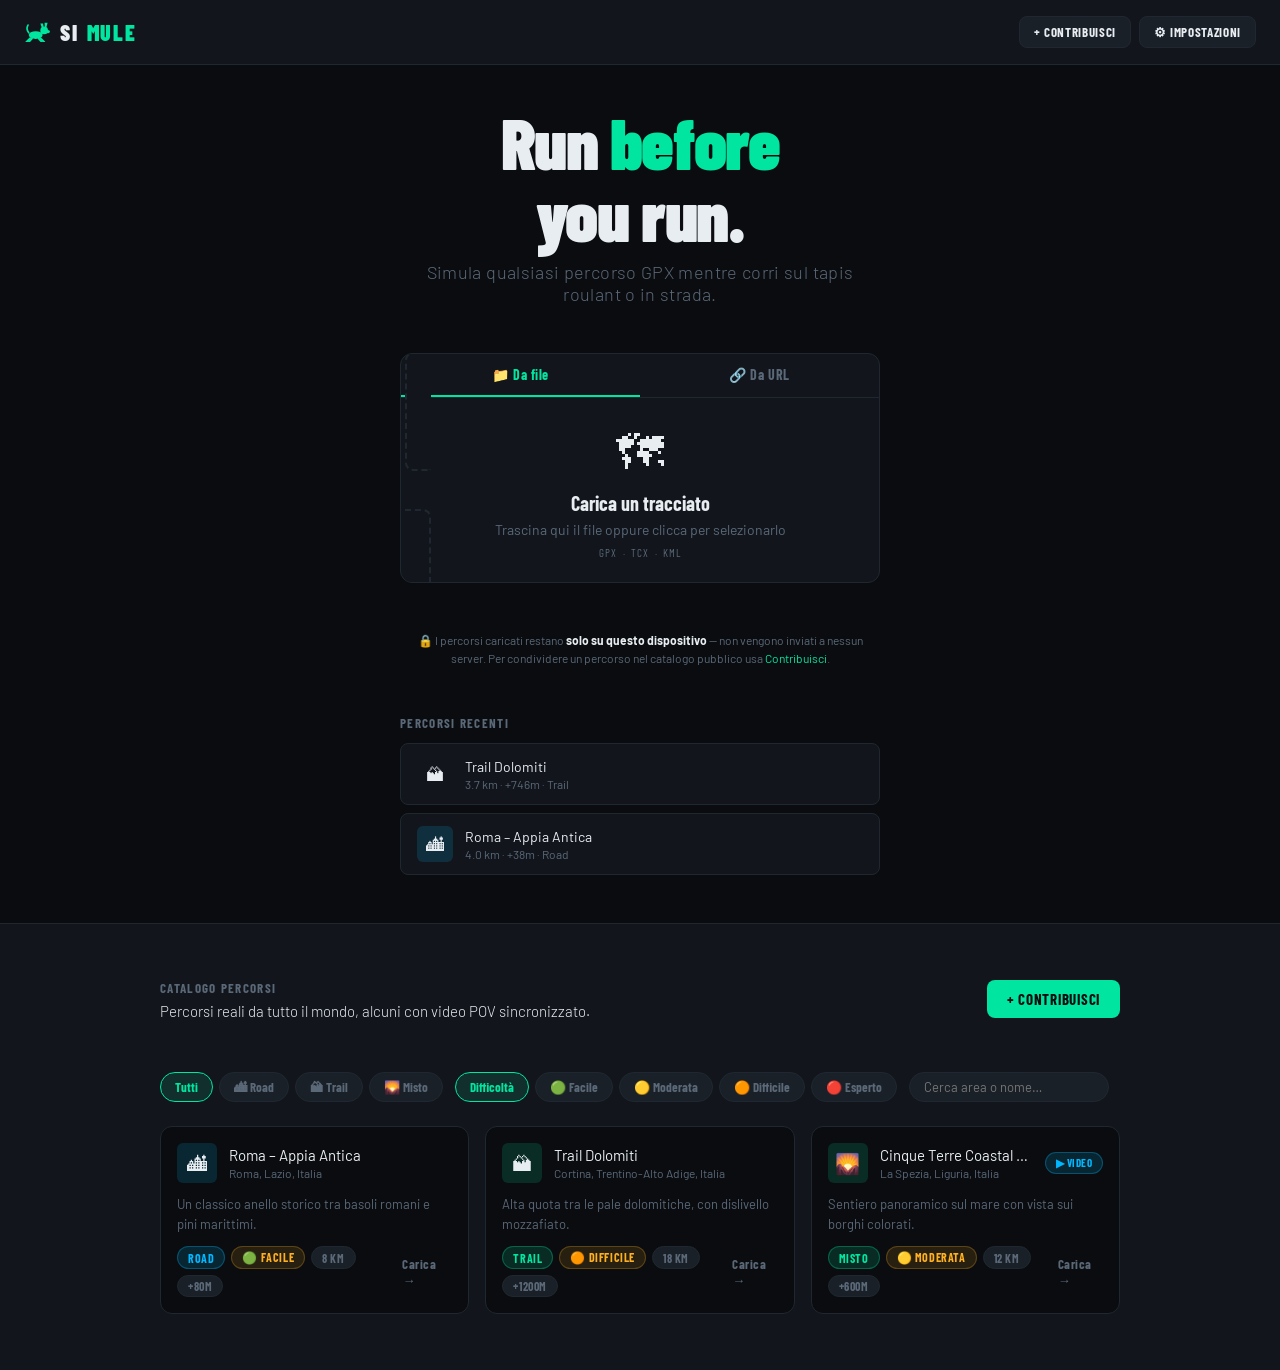
==== commit 36df740a: "Add contribute + legal pages, URL upload, catalog filters - contribute.html: full GPX contribution f" ====
--- a/app.html
+++ b/app.html
@@ -3,17 +3,16 @@
 <head>
   <meta charset="UTF-8">
   <meta name="viewport" content="width=device-width, initial-scale=1.0">
-  <title>Simule — Run before you run.</title>
+  <title>Simule — Carica percorso</title>
   <link rel="stylesheet" href="css/main.css">
 </head>
 <body>
 
 <header class="page-header">
   <div class="logo"><svg viewBox="0 0 36 26" width="28" height="20" fill="none" xmlns="http://www.w3.org/2000/svg" aria-hidden="true" style="flex-shrink:0"><path d="M6 14 Q2 9 5 4" stroke="#00e5a0" stroke-width="2.2" stroke-linecap="round"/><ellipse cx="15" cy="17" rx="9" ry="5" fill="#00e5a0"/><circle cx="26" cy="11" r="5" fill="#00e5a0"/><ellipse cx="31" cy="12.5" rx="2.5" ry="2" fill="#00e5a0"/><path d="M23 7.5 L21 2 L24.5 2 L25.5 7.5Z" fill="#00e5a0"/><path d="M27 6.5 L26.5 1 L30.5 1 L29 6.5Z" fill="#00e5a0"/><line x1="21" y1="21" x2="26" y2="26" stroke="#00e5a0" stroke-width="2.5" stroke-linecap="round"/><line x1="19" y1="21.5" x2="23" y2="26" stroke="#00e5a0" stroke-width="2.5" stroke-linecap="round"/><line x1="8" y1="21" x2="3" y2="26" stroke="#00e5a0" stroke-width="2.5" stroke-linecap="round"/><line x1="10" y1="21.5" x2="6" y2="26" stroke="#00e5a0" stroke-width="2.5" stroke-linecap="round"/></svg>SI<span>MULE</span></div>
-  <nav style="display:flex;gap:12px;align-items:center">
-    <a href="settings.html" class="btn btn-secondary" style="padding:7px 14px;font-size:13px">
-      ⚙ Impostazioni
-    </a>
+  <nav style="display:flex;gap:8px;align-items:center">
+    <a href="contribute.html" class="btn btn-secondary" style="padding:7px 14px;font-size:13px">+ Contribuisci</a>
+    <a href="settings.html" class="btn btn-secondary" style="padding:7px 14px;font-size:13px">⚙ Impostazioni</a>
   </nav>
 </header>
 
@@ -24,12 +23,41 @@
     <p class="tagline">Simula qualsiasi percorso GPX mentre corri sul tapis roulant o in strada.</p>
   </div>
 
-  <label class="drop-zone" id="drop-zone" for="file-input">
-    <span class="drop-zone-icon">🗺</span>
-    <h2>Carica un file GPX</h2>
-    <p>Trascina qui il file oppure clicca per selezionarlo</p>
-    <input type="file" id="file-input" accept=".gpx" aria-label="Carica file GPX">
-  </label>
+  <!-- Upload box: file o URL -->
+  <div class="upload-box">
+    <div class="upload-tabs" role="tablist">
+      <button class="utab active" data-tab="file" role="tab" aria-selected="true">📁 Da file</button>
+      <button class="utab" data-tab="url" role="tab" aria-selected="false">🔗 Da URL</button>
+    </div>
+
+    <div class="utab-pane" id="upane-file">
+      <label class="drop-zone" id="drop-zone" for="file-input">
+        <span class="drop-zone-icon">🗺</span>
+        <h2>Carica un tracciato</h2>
+        <p>Trascina qui il file oppure clicca per selezionarlo</p>
+        <span class="upload-formats">GPX &nbsp;·&nbsp; TCX &nbsp;·&nbsp; KML</span>
+        <input type="file" id="file-input" accept=".gpx,.tcx,.kml" aria-label="Carica file tracciato">
+      </label>
+    </div>
+
+    <div class="utab-pane" id="upane-url" style="display:none">
+      <div class="url-upload-wrap">
+        <div class="url-upload-icon">🔗</div>
+        <div class="url-upload-body">
+          <h2>Carica da URL</h2>
+          <p>Incolla il link diretto a un file GPX, TCX o KML pubblico</p>
+          <div class="url-row">
+            <input type="url" id="gpx-url-input" placeholder="https://…/percorso.gpx" autocomplete="off" spellcheck="false">
+            <button class="btn btn-primary" id="btn-load-url">Carica</button>
+          </div>
+          <p class="form-hint">Funziona con file pubblici accessibili senza login. I link di Strava, Garmin e Komoot richiedono di esportare prima il file GPX.</p>
+        </div>
+      </div>
+    </div>
+  </div>
+
+  <!-- Nota: i dati sono locali -->
+  <p class="local-data-note">🔒 I percorsi caricati restano <strong>solo su questo dispositivo</strong> — non vengono inviati a nessun server. Per condividere un percorso nel catalogo pubblico usa <a href="contribute.html">Contribuisci</a>.</p>
 
   <section class="recent-routes" id="recent-section" style="display:none">
     <h3>Percorsi recenti</h3>
@@ -41,12 +69,38 @@
 <!-- Catalogo percorsi -->
 <section class="catalog-section">
   <div class="catalog-inner">
-    <h3 class="catalog-title">Catalogo percorsi</h3>
-    <p class="catalog-sub">Percorsi reali da tutto il mondo, alcuni abbinati a video POV per un'esperienza immersiva.</p>
+
+    <div class="catalog-header-row">
+      <div>
+        <h3 class="catalog-title">Catalogo percorsi</h3>
+        <p class="catalog-sub">Percorsi reali da tutto il mondo, alcuni con video POV sincronizzato.</p>
+      </div>
+      <a href="contribute.html" class="btn btn-primary" style="flex-shrink:0;white-space:nowrap">+ Contribuisci</a>
+    </div>
+
+    <!-- Filtri -->
+    <div class="catalog-filter-bar">
+      <div class="filter-group">
+        <button class="filter-chip active" data-f="mode" data-v="">Tutti</button>
+        <button class="filter-chip" data-f="mode" data-v="road">🏙 Road</button>
+        <button class="filter-chip" data-f="mode" data-v="offroad">🏔 Trail</button>
+        <button class="filter-chip" data-f="mode" data-v="mixed">🌄 Misto</button>
+      </div>
+      <div class="filter-group">
+        <button class="filter-chip active" data-f="diff" data-v="">Difficoltà</button>
+        <button class="filter-chip" data-f="diff" data-v="1">🟢 Facile</button>
+        <button class="filter-chip" data-f="diff" data-v="2">🟡 Moderata</button>
+        <button class="filter-chip" data-f="diff" data-v="3">🟠 Difficile</button>
+        <button class="filter-chip" data-f="diff" data-v="4">🔴 Esperto</button>
+      </div>
+      <div class="filter-group filter-search">
+        <input type="search" id="catalog-search" placeholder="Cerca area o nome…" autocomplete="off">
+      </div>
+    </div>
+
     <div class="catalog-grid" id="catalog-grid"></div>
-    <p class="catalog-contribute">
-      Vuoi contribuire? Carica il tuo GPX dalla home e abbina un video POV nella schermata di anteprima.
-    </p>
+    <p id="catalog-empty" class="catalog-empty" style="display:none">Nessun percorso trovato per i filtri selezionati.</p>
+
   </div>
 </section>
 
@@ -58,25 +112,33 @@
 <div class="toast" id="toast"></div>
 
 <script type="module">
-import { parseGPX, parseGPXString, computeRouteMeta } from './js/gpx-parser.js';
+import { parseGPX, parseGPXString, parseRouteText, loadRouteFromURL, computeRouteMeta } from './js/gpx-parser.js';
 import { classifyRoute } from './js/route-classifier.js';
 import store from './js/store.js';
 import debug from './js/debug.js';
 
-const dropZone = document.getElementById('drop-zone');
-const fileInput = document.getElementById('file-input');
-const loading = document.getElementById('loading');
+const dropZone   = document.getElementById('drop-zone');
+const fileInput  = document.getElementById('file-input');
+const loading    = document.getElementById('loading');
 const loadingMsg = document.getElementById('loading-msg');
 const recentSection = document.getElementById('recent-section');
-const recentList = document.getElementById('recent-list');
+const recentList    = document.getElementById('recent-list');
+
+// ---- Upload tabs ----
+document.querySelectorAll('.utab').forEach(btn => {
+  btn.addEventListener('click', () => {
+    document.querySelectorAll('.utab').forEach(b => { b.classList.remove('active'); b.setAttribute('aria-selected','false'); });
+    document.querySelectorAll('.utab-pane').forEach(p => p.style.display = 'none');
+    btn.classList.add('active');
+    btn.setAttribute('aria-selected','true');
+    document.getElementById(`upane-${btn.dataset.tab}`).style.display = '';
+  });
+});
 
 // ---- Percorsi recenti ----
 function renderRecent() {
   const routes = store.recentRoutes;
-  if (routes.length === 0) {
-    recentSection.style.display = 'none';
-    return;
-  }
+  if (!routes.length) { recentSection.style.display = 'none'; return; }
   recentSection.style.display = 'block';
   recentList.innerHTML = '';
   routes.forEach(r => {
@@ -89,8 +151,7 @@
         <div class="route-item-name">${escHtml(r.name)}</div>
         <div class="route-item-meta">${r.distance_km.toFixed(1)} km · +${r.elevation_gain}m · ${r.mode === 'road' ? 'Road' : 'Trail'}</div>
       </div>
-      <button class="route-item-remove" data-id="${r.id}" title="Rimuovi" aria-label="Rimuovi percorso">✕</button>
-    `;
+      <button class="route-item-remove" data-id="${r.id}" title="Rimuovi" aria-label="Rimuovi percorso">✕</button>`;
     item.addEventListener('click', (e) => {
       if (e.target.classList.contains('route-item-remove')) return;
       loadRoute(r);
@@ -111,69 +172,80 @@
   window.location.href = 'preview.html';
 }
 
-// ---- Upload GPX ----
+// ---- Gestione file (GPX / TCX / KML) ----
 async function handleFile(file) {
-  if (!file || !file.name.toLowerCase().endsWith('.gpx')) {
-    showToast('Seleziona un file GPX valido', 'error');
-    return;
-  }
-
+  const ext = file.name.split('.').pop().toLowerCase();
+  if (!['gpx','tcx','kml'].includes(ext)) {
+    showToast('Usa un file GPX, TCX o KML', 'error'); return;
+  }
   loading.classList.remove('hidden');
-  loadingMsg.textContent = 'Analisi percorso in corso…';
-
+  loadingMsg.textContent = 'Analisi tracciato in corso…';
   try {
-    const points = await parseGPX(file);
-    loadingMsg.textContent = 'Classificazione road/trail…';
-    const classification = await classifyRoute(points);
-    const meta = computeRouteMeta(points, file.name);
-    meta.mode = classification.mode;
-    meta.segments = classification.segments;
-
-    const id = crypto.randomUUID();
-    const routeObj = {
-      id,
-      name: meta.name,
-      mode: meta.mode,
-      distance_km: meta.distance_km,
-      elevation_gain: meta.elevation_gain,
-      gpx_data: await file.text(),
-      added_at: Date.now(),
-      segments: classification.segments,
-      max_elevation: meta.max_elevation,
-      max_grade: meta.max_grade,
-      avg_grade: meta.avg_grade,
-      elevation_loss: meta.elevation_loss
-    };
-
-    store.set('route', points);
-    store.set('routeMeta', meta);
-    store.addRecentRoute(routeObj);
-    sessionStorage.setItem('simule_active_route_id', id);
-
-    window.location.href = 'preview.html';
+    const text = await file.text();
+    const points = await parseRouteText(text);
+    await finishLoad(points, file.name.replace(/\.[^.]+$/, ''), text);
   } catch (err) {
     loading.classList.add('hidden');
-    showToast(err.message || 'Errore durante il caricamento del file', 'error');
+    showToast(err.message || 'Errore caricamento file', 'error');
     debug.error(err);
   }
 }
 
+// ---- Caricamento da URL ----
+document.getElementById('btn-load-url').addEventListener('click', async () => {
+  const url = document.getElementById('gpx-url-input').value.trim();
+  if (!url) { showToast('Inserisci un URL valido', 'error'); return; }
+  loading.classList.remove('hidden');
+  loadingMsg.textContent = 'Download tracciato da URL…';
+  try {
+    const points = await loadRouteFromURL(url);
+    const fname = url.split('/').pop().split('?')[0].replace(/\.[^.]+$/, '') || 'Percorso da URL';
+    await finishLoad(points, fname, null, url);
+  } catch (err) {
+    loading.classList.add('hidden');
+    showToast(err.message || 'Errore download URL', 'error');
+    debug.error(err);
+  }
+});
+
+document.getElementById('gpx-url-input').addEventListener('keydown', e => {
+  if (e.key === 'Enter') document.getElementById('btn-load-url').click();
+});
+
+// ---- Processo comune dopo parsing ----
+async function finishLoad(points, name, gpxText, gpxUrl) {
+  loadingMsg.textContent = 'Classificazione road/trail…';
+  const classification = await classifyRoute(points);
+  const meta = computeRouteMeta(points, name + '.gpx');
+  meta.mode = classification.mode;
+  meta.segments = classification.segments;
+
+  const id = crypto.randomUUID();
+  const routeObj = {
+    id, name: meta.name, mode: meta.mode,
+    distance_km: meta.distance_km, elevation_gain: meta.elevation_gain,
+    gpx_data: gpxText || null, gpx_url: gpxUrl || null,
+    added_at: Date.now(), segments: classification.segments,
+    max_elevation: meta.max_elevation, max_grade: meta.max_grade,
+    avg_grade: meta.avg_grade, elevation_loss: meta.elevation_loss
+  };
+
+  store.set('route', points);
+  store.set('routeMeta', meta);
+  store.addRecentRoute(routeObj);
+  sessionStorage.setItem('simule_active_route_id', id);
+  window.location.href = 'preview.html';
+}
+
 // ---- Drag & Drop ----
-dropZone.addEventListener('dragover', (e) => {
-  e.preventDefault();
-  dropZone.classList.add('drag-over');
-});
+dropZone.addEventListener('dragover', e => { e.preventDefault(); dropZone.classList.add('drag-over'); });
 dropZone.addEventListener('dragleave', () => dropZone.classList.remove('drag-over'));
-dropZone.addEventListener('drop', (e) => {
-  e.preventDefault();
-  dropZone.classList.remove('drag-over');
-  const file = e.dataTransfer.files[0];
-  handleFile(file);
-});
-
-fileInput.addEventListener('change', (e) => {
-  const file = e.target.files[0];
-  if (file) handleFile(file);
+dropZone.addEventListener('drop', e => {
+  e.preventDefault(); dropZone.classList.remove('drag-over');
+  handleFile(e.dataTransfer.files[0]);
+});
+fileInput.addEventListener('change', e => {
+  if (e.target.files[0]) handleFile(e.target.files[0]);
   fileInput.value = '';
 });
 
@@ -184,20 +256,25 @@
   toast.textContent = msg;
   toast.className = 'toast show' + (type ? ' ' + type : '');
   clearTimeout(toastTimer);
-  toastTimer = setTimeout(() => { toast.classList.remove('show'); }, 3500);
+  toastTimer = setTimeout(() => toast.classList.remove('show'), 3500);
 }
 
 function escHtml(s) {
-  return s.replace(/&/g,'&amp;').replace(/</g,'&lt;').replace(/>/g,'&gt;').replace(/"/g,'&quot;');
+  return String(s).replace(/&/g,'&amp;').replace(/</g,'&lt;').replace(/>/g,'&gt;').replace(/"/g,'&quot;');
 }
 
 // ---- Catalogo ----
+const DIFF_LABEL = { 1:'🟢 Facile', 2:'🟡 Moderata', 3:'🟠 Difficile', 4:'🔴 Esperto' };
+
 const CATALOG = [
   {
     name: 'Roma – Appia Antica',
     path: 'data/sample-routes/road-roma.gpx',
     mode: 'road',
-    region: 'Roma, Italia',
+    area_country: 'Italia', area_region: 'Lazio', area_city: 'Roma',
+    difficulty: 1, surface: 'mixed',
+    distance_km: 7.5, elevation_gain: 80,
+    tags: ['storico','parco','urbano'],
     description: 'Un classico anello storico tra basoli romani e pini marittimi.',
     video: null
   },
@@ -205,48 +282,102 @@
     name: 'Trail Dolomiti',
     path: 'data/sample-routes/trail-dolomiti.gpx',
     mode: 'offroad',
-    region: 'Dolomiti, Italia',
+    area_country: 'Italia', area_region: 'Trentino-Alto Adige', area_city: 'Cortina',
+    difficulty: 3, surface: 'trail',
+    distance_km: 18, elevation_gain: 1200,
+    tags: ['montagna','panoramico'],
     description: 'Alta quota tra le pale dolomitiche, con dislivello mozzafiato.',
     video: null
   },
   {
     name: 'Cinque Terre Coastal Trail',
     path: 'data/sample-routes/misto-cinque-terre.gpx',
-    mode: 'offroad',
-    region: 'Liguria, Italia',
+    mode: 'mixed',
+    area_country: 'Italia', area_region: 'Liguria', area_city: 'La Spezia',
+    difficulty: 2, surface: 'mixed',
+    distance_km: 12, elevation_gain: 600,
+    tags: ['mare','panoramico','sentiero'],
     description: 'Sentiero panoramico sul mare con vista sui borghi colorati.',
     video: { type: 'youtube', id: 'dQw4w9WgXcQ', avgSpeedMs: 2.5, durationSeconds: 3600 }
   }
 ];
 
-async function renderCatalog() {
+// ---- Filtri catalogo ----
+const activeFilters = { mode: '', diff: '', search: '' };
+
+document.querySelectorAll('.filter-chip').forEach(chip => {
+  chip.addEventListener('click', () => {
+    const f = chip.dataset.f;
+    document.querySelectorAll(`.filter-chip[data-f="${f}"]`).forEach(c => c.classList.remove('active'));
+    chip.classList.add('active');
+    activeFilters[f] = chip.dataset.v;
+    applyFilters();
+  });
+});
+
+document.getElementById('catalog-search').addEventListener('input', e => {
+  activeFilters.search = e.target.value.trim().toLowerCase();
+  applyFilters();
+});
+
+function applyFilters() {
+  const allEntries = [...CATALOG, ...loadUserCatalog()];
+  const filtered = allEntries.filter(entry => {
+    if (activeFilters.mode && entry.mode !== activeFilters.mode) return false;
+    if (activeFilters.diff && entry.difficulty !== parseInt(activeFilters.diff)) return false;
+    if (activeFilters.search) {
+      const hay = [entry.name, entry.area_city, entry.area_region, entry.area_country, ...(entry.tags || [])].join(' ').toLowerCase();
+      if (!hay.includes(activeFilters.search)) return false;
+    }
+    return true;
+  });
+  renderCatalog(filtered);
+}
+
+function loadUserCatalog() {
+  try {
+    return JSON.parse(localStorage.getItem('simule_user_catalog') || '[]');
+  } catch { return []; }
+}
+
+function renderCatalog(entries) {
   const grid = document.getElementById('catalog-grid');
+  const empty = document.getElementById('catalog-empty');
   if (!grid) return;
   grid.innerHTML = '';
-  for (const entry of CATALOG) {
+  if (!entries.length) { empty.style.display = ''; return; }
+  empty.style.display = 'none';
+
+  for (const entry of entries) {
     const card = document.createElement('div');
     card.className = 'catalog-card';
-    const icon = entry.mode === 'road' ? '🏙' : '🏔';
-    const modeCls = entry.mode === 'road' ? 'road' : 'trail';
-    const modeLabel = entry.mode === 'road' ? 'Road' : 'Trail';
-    const videoBadge = entry.video
-      ? '<span class="catalog-video-badge">▶ Video</span>'
-      : '';
+    const modeMap = { road:'road', offroad:'trail', mixed:'trail' };
+    const modeCls = modeMap[entry.mode] || 'trail';
+    const modeLabel = entry.mode === 'road' ? 'Road' : entry.mode === 'mixed' ? 'Misto' : 'Trail';
+    const modeIcon = entry.mode === 'road' ? '🏙' : entry.mode === 'mixed' ? '🌄' : '🏔';
+    const videoBadge = entry.video ? '<span class="catalog-video-badge">▶ Video</span>' : '';
+    const userBadge = entry._user ? '<span class="catalog-user-badge">Tu</span>' : '';
+    const diffLabel = DIFF_LABEL[entry.difficulty] || '';
+    const area = [entry.area_city, entry.area_region, entry.area_country].filter(Boolean).join(', ');
     card.innerHTML = `
       <div class="catalog-card-header">
-        <div class="route-item-icon ${modeCls}" style="width:40px;height:40px;font-size:20px">${icon}</div>
+        <div class="route-item-icon ${modeCls}" style="width:40px;height:40px;font-size:20px">${modeIcon}</div>
         <div style="flex:1;min-width:0">
           <div class="catalog-card-name">${escHtml(entry.name)}</div>
-          <div class="catalog-card-region">${escHtml(entry.region)}</div>
+          <div class="catalog-card-region">${escHtml(area || entry.region || '')}</div>
         </div>
-        ${videoBadge}
-      </div>
-      <div class="catalog-card-desc">${escHtml(entry.description)}</div>
+        ${videoBadge}${userBadge}
+      </div>
+      <div class="catalog-card-desc">${escHtml(entry.description || '')}</div>
       <div class="catalog-card-footer">
-        <span class="badge badge-${modeCls === 'road' ? 'road' : 'trail'}">${modeLabel}</span>
+        <div style="display:flex;gap:6px;flex-wrap:wrap">
+          <span class="badge badge-${modeCls === 'road' ? 'road' : 'trail'}">${modeLabel}</span>
+          ${diffLabel ? `<span class="badge badge-diff">${diffLabel}</span>` : ''}
+          ${entry.distance_km ? `<span class="badge badge-stat">${entry.distance_km.toFixed(0)} km</span>` : ''}
+          ${entry.elevation_gain ? `<span class="badge badge-stat">+${entry.elevation_gain}m</span>` : ''}
+        </div>
         <span class="catalog-card-action">Carica →</span>
-      </div>
-    `;
+      </div>`;
     card.addEventListener('click', () => loadCatalogEntry(entry));
     grid.appendChild(card);
   }
@@ -256,16 +387,26 @@
   loading.classList.remove('hidden');
   loadingMsg.textContent = 'Caricamento percorso catalogo…';
   try {
-    const resp = await fetch(entry.path);
-    if (!resp.ok) throw new Error('File non trovato');
-    const text = await resp.text();
-    const points = await parseGPXString(text);
+    let points, text;
+    if (entry.gpx_data) {
+      text = entry.gpx_data;
+      points = await parseGPXString(text);
+    } else if (entry.gpx_url) {
+      loadingMsg.textContent = 'Download tracciato…';
+      points = await loadRouteFromURL(entry.gpx_url);
+      text = null;
+    } else {
+      const resp = await fetch(entry.path);
+      if (!resp.ok) throw new Error('File non trovato');
+      text = await resp.text();
+      points = await parseGPXString(text);
+    }
     const meta = computeRouteMeta(points, entry.name + '.gpx');
-    meta.mode = entry.mode;
+    meta.mode = entry.mode === 'mixed' ? 'offroad' : (entry.mode || 'offroad');
     meta.video = entry.video || null;
     const id = crypto.randomUUID();
     const routeObj = {
-      id, name: entry.name, mode: entry.mode,
+      id, name: entry.name, mode: meta.mode,
       distance_km: meta.distance_km, elevation_gain: meta.elevation_gain,
       gpx_data: text, added_at: Date.now(), segments: [],
       max_elevation: meta.max_elevation, max_grade: meta.max_grade,
@@ -289,10 +430,8 @@
     { path: 'data/sample-routes/road-roma.gpx', name: 'Roma – Appia Antica', mode: 'road' },
     { path: 'data/sample-routes/trail-dolomiti.gpx', name: 'Trail Dolomiti', mode: 'offroad' }
   ];
-
   for (const s of sampleFiles) {
-    const exists = store.recentRoutes.find(r => r.name === s.name);
-    if (exists) continue;
+    if (store.recentRoutes.find(r => r.name === s.name)) continue;
     try {
       const resp = await fetch(s.path);
       if (!resp.ok) continue;
@@ -300,18 +439,11 @@
       const points = await parseGPXString(text);
       const meta = computeRouteMeta(points, s.name + '.gpx');
       store.addRecentRoute({
-        id: crypto.randomUUID(),
-        name: s.name,
-        mode: s.mode,
-        distance_km: meta.distance_km,
-        elevation_gain: meta.elevation_gain,
-        gpx_data: text,
-        added_at: Date.now() - 86400000,
-        max_elevation: meta.max_elevation,
-        max_grade: meta.max_grade,
-        avg_grade: meta.avg_grade,
-        elevation_loss: meta.elevation_loss,
-        segments: []
+        id: crypto.randomUUID(), name: s.name, mode: s.mode,
+        distance_km: meta.distance_km, elevation_gain: meta.elevation_gain,
+        gpx_data: text, added_at: Date.now() - 86400000,
+        max_elevation: meta.max_elevation, max_grade: meta.max_grade,
+        avg_grade: meta.avg_grade, elevation_loss: meta.elevation_loss, segments: []
       });
     } catch { /* sample non disponibile */ }
   }
@@ -320,7 +452,7 @@
 
 // ---- Init ----
 renderRecent();
-renderCatalog();
+applyFilters();
 loadSampleRoutes();
 </script>
 </body>
--- a/css/main.css
+++ b/css/main.css
@@ -1230,3 +1230,470 @@
 @media (max-width: 600px) {
   .avatar-grid { grid-template-columns: repeat(2, 1fr); }
 }
+
+/* ---- UPLOAD BOX (app.html) ---- */
+.upload-box {
+  width: 100%;
+  max-width: 480px;
+  background: var(--surface);
+  border: 1px solid var(--border);
+  border-radius: var(--radius-lg);
+  overflow: hidden;
+}
+
+.upload-tabs {
+  display: flex;
+  border-bottom: 1px solid var(--border);
+}
+
+.utab {
+  flex: 1;
+  padding: 12px;
+  font-family: 'Barlow Condensed', sans-serif;
+  font-weight: 700;
+  font-size: 14px;
+  letter-spacing: 0.04em;
+  text-align: center;
+  color: var(--muted);
+  background: none;
+  border: none;
+  border-bottom: 2px solid transparent;
+  cursor: pointer;
+  transition: color 0.15s, border-color 0.15s;
+}
+
+.utab.active {
+  color: var(--accent);
+  border-bottom-color: var(--accent);
+}
+
+.utab-pane {
+  padding: 4px;
+}
+
+.utab-pane .drop-zone {
+  border-radius: var(--radius);
+  border-width: 2px;
+}
+
+.upload-formats {
+  display: block;
+  margin-top: 8px;
+  font-size: 11px;
+  color: var(--muted);
+  font-family: 'Barlow Condensed', sans-serif;
+  letter-spacing: 0.08em;
+  text-transform: uppercase;
+}
+
+.url-upload-wrap {
+  display: flex;
+  gap: 16px;
+  padding: 20px 16px;
+  align-items: flex-start;
+}
+
+.url-upload-icon {
+  font-size: 32px;
+  flex-shrink: 0;
+  margin-top: 4px;
+}
+
+.url-upload-body { flex: 1; }
+
+.url-upload-body h2 {
+  font-family: 'Barlow Condensed', sans-serif;
+  font-weight: 700;
+  font-size: 18px;
+  color: var(--text);
+  margin-bottom: 4px;
+}
+
+.url-upload-body p {
+  font-size: 13px;
+  color: var(--muted);
+  margin-bottom: 12px;
+}
+
+.url-row {
+  display: flex;
+  gap: 8px;
+  align-items: stretch;
+}
+
+.url-row input {
+  flex: 1;
+  min-width: 0;
+  font-size: 14px;
+}
+
+/* ---- LOCAL DATA NOTE ---- */
+.local-data-note {
+  font-size: 12px;
+  color: var(--muted);
+  text-align: center;
+  max-width: 480px;
+  line-height: 1.5;
+}
+
+.local-data-note strong { color: var(--text); }
+
+/* ---- CATALOG FILTER BAR ---- */
+.catalog-header-row {
+  display: flex;
+  align-items: flex-start;
+  justify-content: space-between;
+  gap: 16px;
+  margin-bottom: 24px;
+  flex-wrap: wrap;
+}
+
+.catalog-filter-bar {
+  display: flex;
+  gap: 12px;
+  margin-bottom: 24px;
+  flex-wrap: wrap;
+  align-items: center;
+}
+
+.filter-group {
+  display: flex;
+  gap: 6px;
+  flex-wrap: wrap;
+  align-items: center;
+}
+
+.filter-chip {
+  padding: 6px 14px;
+  border-radius: 100px;
+  border: 1px solid var(--border);
+  background: var(--surface2);
+  font-family: 'Barlow Condensed', sans-serif;
+  font-weight: 700;
+  font-size: 13px;
+  color: var(--muted);
+  cursor: pointer;
+  transition: all 0.15s;
+  white-space: nowrap;
+}
+
+.filter-chip:hover { border-color: var(--accent2); color: var(--text); }
+
+.filter-chip.active {
+  background: rgba(0,229,160,0.12);
+  border-color: var(--accent);
+  color: var(--accent);
+}
+
+.filter-search input {
+  padding: 6px 14px;
+  font-size: 13px;
+  border-radius: 100px;
+  min-width: 200px;
+}
+
+.catalog-empty {
+  text-align: center;
+  color: var(--muted);
+  font-size: 14px;
+  padding: 40px 0;
+}
+
+.catalog-user-badge {
+  flex-shrink: 0;
+  background: rgba(0,229,160,0.15);
+  color: var(--accent);
+  border: 1px solid rgba(0,229,160,0.3);
+  border-radius: 100px;
+  padding: 3px 10px;
+  font-family: 'Barlow Condensed', sans-serif;
+  font-weight: 700;
+  font-size: 11px;
+  letter-spacing: 0.04em;
+  text-transform: uppercase;
+}
+
+.badge-diff {
+  background: rgba(255,176,32,0.12);
+  color: var(--warn);
+  border: 1px solid rgba(255,176,32,0.25);
+  padding: 3px 10px;
+  border-radius: 100px;
+  font-family: 'Barlow Condensed', sans-serif;
+  font-weight: 700;
+  font-size: 12px;
+}
+
+.badge-stat {
+  background: var(--surface2);
+  color: var(--muted);
+  border: 1px solid var(--border);
+  padding: 3px 10px;
+  border-radius: 100px;
+  font-family: 'Barlow Condensed', sans-serif;
+  font-weight: 700;
+  font-size: 12px;
+}
+
+/* ---- CONTRIBUTE PAGE ---- */
+.contribute-layout {
+  max-width: 680px;
+  margin: 0 auto;
+  padding: 32px 24px 64px;
+}
+
+.contribute-intro {
+  background: rgba(0,229,160,0.06);
+  border: 1px solid rgba(0,229,160,0.2);
+  border-radius: var(--radius-lg);
+  padding: 20px 24px;
+  margin-bottom: 32px;
+  font-size: 14px;
+  line-height: 1.6;
+  color: var(--text);
+}
+
+.contribute-intro strong { color: var(--accent); }
+
+.step-header {
+  display: flex;
+  align-items: center;
+  gap: 12px;
+  margin-bottom: 20px;
+}
+
+.step-num {
+  width: 32px;
+  height: 32px;
+  border-radius: 50%;
+  background: var(--accent);
+  color: var(--bg);
+  font-family: 'Barlow Condensed', sans-serif;
+  font-weight: 900;
+  font-size: 16px;
+  display: flex;
+  align-items: center;
+  justify-content: center;
+  flex-shrink: 0;
+}
+
+.step-header h2 {
+  font-family: 'Barlow Condensed', sans-serif;
+  font-weight: 700;
+  font-size: 20px;
+  letter-spacing: 0.03em;
+  color: var(--text);
+  border: none;
+  padding: 0;
+  margin: 0;
+}
+
+.contribute-step {
+  background: var(--surface);
+  border: 1px solid var(--border);
+  border-radius: var(--radius-lg);
+  padding: 24px;
+  margin-bottom: 20px;
+}
+
+.tags-grid {
+  display: flex;
+  flex-wrap: wrap;
+  gap: 8px;
+  margin-top: 6px;
+}
+
+.tag-check {
+  display: flex;
+  align-items: center;
+  gap: 6px;
+  padding: 6px 12px;
+  background: var(--surface2);
+  border: 1px solid var(--border);
+  border-radius: 100px;
+  cursor: pointer;
+  font-size: 13px;
+  transition: all 0.15s;
+  user-select: none;
+}
+
+.tag-check input[type="checkbox"] { display: none; }
+
+.tag-check.checked {
+  background: rgba(0,229,160,0.12);
+  border-color: var(--accent);
+  color: var(--accent);
+}
+
+.privacy-warning {
+  background: rgba(255,176,32,0.08);
+  border: 1px solid rgba(255,176,32,0.3);
+  border-radius: var(--radius);
+  padding: 14px 16px;
+  font-size: 13px;
+  line-height: 1.6;
+  color: var(--warn);
+  margin-bottom: 12px;
+}
+
+.privacy-warning strong { font-weight: 700; }
+
+.consent-group {
+  display: flex;
+  flex-direction: column;
+  gap: 12px;
+  margin-bottom: 20px;
+}
+
+.consent-item {
+  display: flex;
+  gap: 12px;
+  align-items: flex-start;
+}
+
+.consent-item input[type="checkbox"] {
+  width: 18px;
+  height: 18px;
+  flex-shrink: 0;
+  accent-color: var(--accent);
+  margin-top: 2px;
+}
+
+.consent-item label {
+  font-size: 13px;
+  line-height: 1.5;
+  color: var(--text);
+  cursor: pointer;
+}
+
+.github-info {
+  background: var(--surface2);
+  border: 1px solid var(--border);
+  border-radius: var(--radius);
+  padding: 14px 16px;
+  font-size: 13px;
+  color: var(--muted);
+  line-height: 1.6;
+  margin-top: 12px;
+}
+
+.contribute-success {
+  display: none;
+  background: rgba(0,229,160,0.08);
+  border: 1px solid rgba(0,229,160,0.3);
+  border-radius: var(--radius-lg);
+  padding: 32px 24px;
+  text-align: center;
+  gap: 16px;
+  flex-direction: column;
+  align-items: center;
+}
+
+.contribute-success.show { display: flex; }
+
+.contribute-success h2 {
+  font-family: 'Barlow Condensed', sans-serif;
+  font-weight: 700;
+  font-size: 24px;
+  color: var(--accent);
+}
+
+/* ---- LEGAL PAGE ---- */
+.legal-layout {
+  max-width: 720px;
+  margin: 0 auto;
+  padding: 32px 24px 80px;
+}
+
+.legal-nav {
+  display: flex;
+  gap: 8px;
+  flex-wrap: wrap;
+  margin-bottom: 40px;
+  padding-bottom: 20px;
+  border-bottom: 1px solid var(--border);
+}
+
+.legal-nav a {
+  padding: 6px 14px;
+  border-radius: 100px;
+  border: 1px solid var(--border);
+  background: var(--surface2);
+  font-size: 13px;
+  color: var(--muted);
+  text-decoration: none;
+  transition: all 0.15s;
+}
+
+.legal-nav a:hover { border-color: var(--accent); color: var(--accent); }
+
+.legal-section {
+  margin-bottom: 48px;
+  scroll-margin-top: 80px;
+}
+
+.legal-section h2 {
+  font-family: 'Barlow Condensed', sans-serif;
+  font-weight: 700;
+  font-size: 24px;
+  color: var(--text);
+  margin-bottom: 16px;
+  padding-bottom: 10px;
+  border-bottom: 1px solid var(--border);
+}
+
+.legal-section h3 {
+  font-family: 'Barlow Condensed', sans-serif;
+  font-weight: 700;
+  font-size: 16px;
+  color: var(--text);
+  margin: 20px 0 8px;
+}
+
+.legal-section p, .legal-section li {
+  font-size: 14px;
+  color: var(--muted);
+  line-height: 1.8;
+  margin-bottom: 12px;
+}
+
+.legal-section ul {
+  padding-left: 20px;
+}
+
+.legal-section strong { color: var(--text); }
+
+.legal-section a { color: var(--accent); }
+
+.legal-updated {
+  font-size: 12px;
+  color: var(--muted);
+  margin-bottom: 40px;
+}
+
+.service-table {
+  width: 100%;
+  border-collapse: collapse;
+  font-size: 13px;
+  margin-top: 12px;
+}
+
+.service-table th {
+  text-align: left;
+  padding: 8px 12px;
+  font-size: 11px;
+  font-weight: 700;
+  letter-spacing: 0.06em;
+  text-transform: uppercase;
+  color: var(--muted);
+  border-bottom: 1px solid var(--border);
+}
+
+.service-table td {
+  padding: 10px 12px;
+  border-bottom: 1px solid var(--border);
+  color: var(--muted);
+  vertical-align: top;
+}
+
+.service-table td:first-child { color: var(--text); font-weight: 400; }
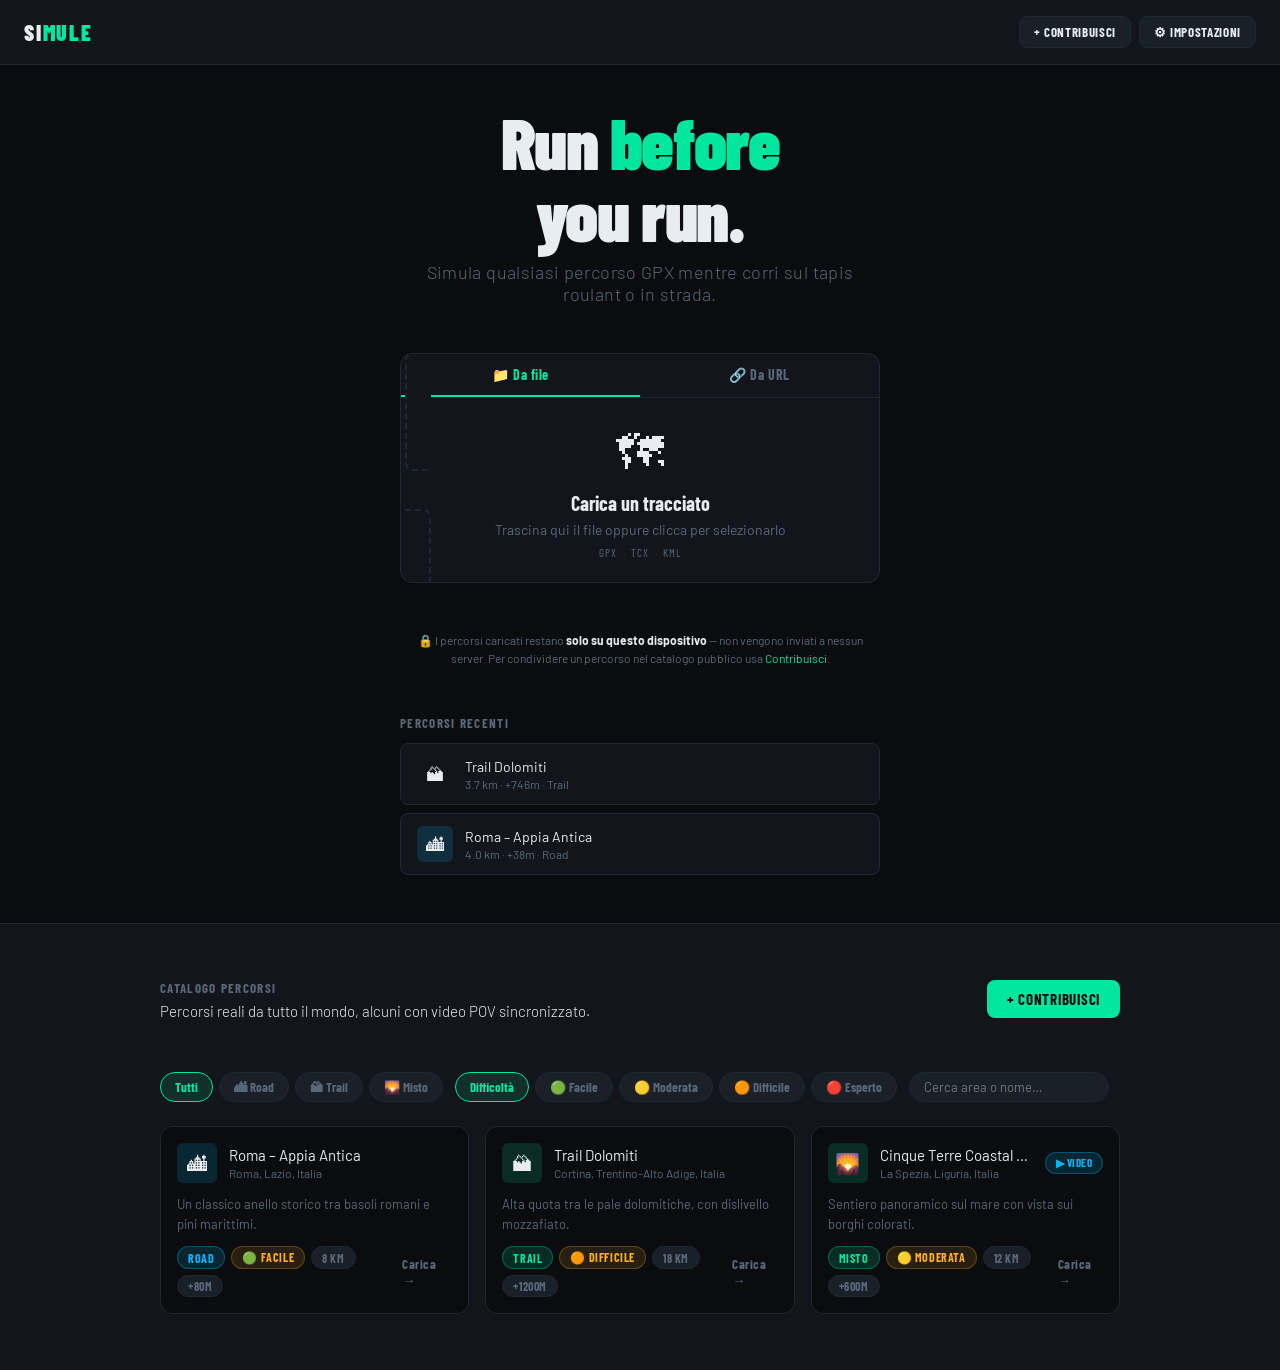
==== commit fc9088bb: "Remove mule SVG from logo, restore SI(white)+MULE(teal) wordmark Strip the mule SVG icon from all pa" ====
--- a/app.html
+++ b/app.html
@@ -9,7 +9,7 @@
 <body>
 
 <header class="page-header">
-  <div class="logo"><svg viewBox="0 0 36 26" width="28" height="20" fill="none" xmlns="http://www.w3.org/2000/svg" aria-hidden="true" style="flex-shrink:0"><path d="M6 14 Q2 9 5 4" stroke="#00e5a0" stroke-width="2.2" stroke-linecap="round"/><ellipse cx="15" cy="17" rx="9" ry="5" fill="#00e5a0"/><circle cx="26" cy="11" r="5" fill="#00e5a0"/><ellipse cx="31" cy="12.5" rx="2.5" ry="2" fill="#00e5a0"/><path d="M23 7.5 L21 2 L24.5 2 L25.5 7.5Z" fill="#00e5a0"/><path d="M27 6.5 L26.5 1 L30.5 1 L29 6.5Z" fill="#00e5a0"/><line x1="21" y1="21" x2="26" y2="26" stroke="#00e5a0" stroke-width="2.5" stroke-linecap="round"/><line x1="19" y1="21.5" x2="23" y2="26" stroke="#00e5a0" stroke-width="2.5" stroke-linecap="round"/><line x1="8" y1="21" x2="3" y2="26" stroke="#00e5a0" stroke-width="2.5" stroke-linecap="round"/><line x1="10" y1="21.5" x2="6" y2="26" stroke="#00e5a0" stroke-width="2.5" stroke-linecap="round"/></svg>SI<span>MULE</span></div>
+  <div class="logo">SI<span>MULE</span></div>
   <nav style="display:flex;gap:8px;align-items:center">
     <a href="contribute.html" class="btn btn-secondary" style="padding:7px 14px;font-size:13px">+ Contribuisci</a>
     <a href="settings.html" class="btn btn-secondary" style="padding:7px 14px;font-size:13px">⚙ Impostazioni</a>
--- a/css/main.css
+++ b/css/main.css
@@ -98,11 +98,8 @@
   font-weight: 900;
   font-size: 22px;
   letter-spacing: 0.08em;
-  color: var(--fg);
-  text-transform: uppercase;
-  display: flex;
-  align-items: center;
-  gap: 8px;
+  color: var(--text);
+  text-transform: uppercase;
 }
 
 .logo span { color: var(--accent); }
@@ -642,7 +639,7 @@
   font-weight: 900;
   font-size: 18px;
   letter-spacing: 0.1em;
-  color: var(--accent);
+  color: var(--text);
   text-transform: uppercase;
 }
 
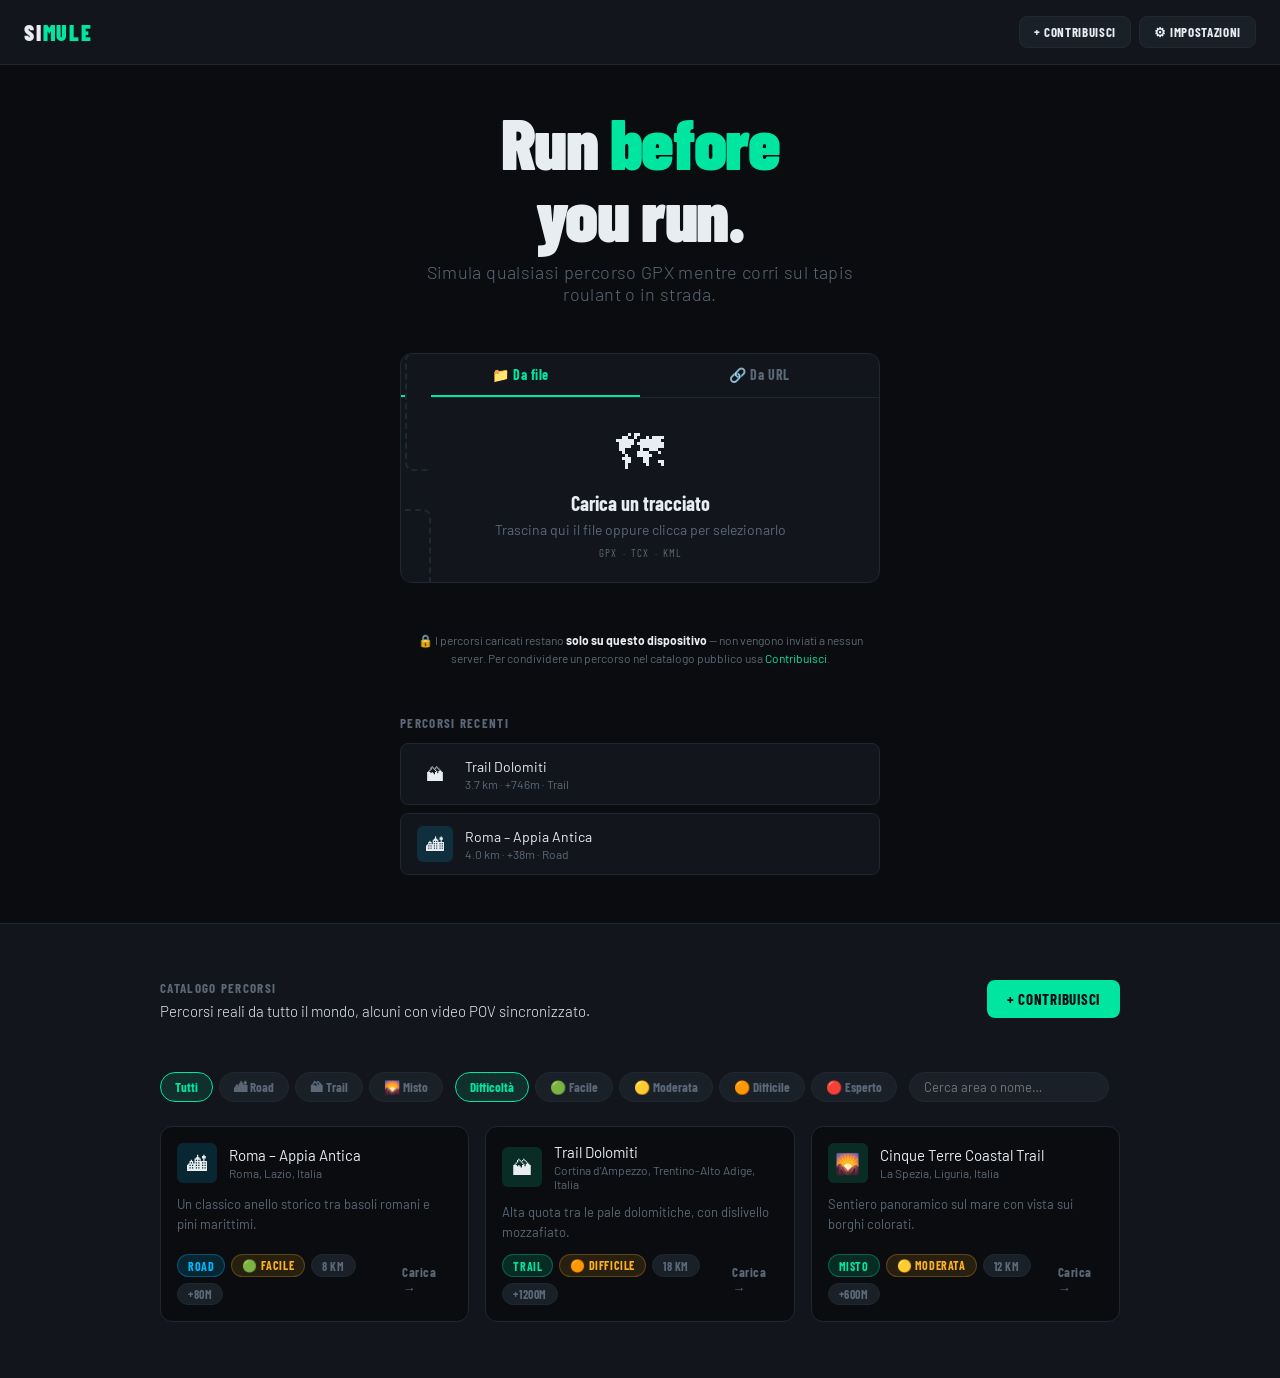
==== commit 17db8338: "Move catalog to data/catalog.json, replace GitHub issue with mailto - data/catalog.json: catalog is " ====
--- a/app.html
+++ b/app.html
@@ -266,41 +266,15 @@
 // ---- Catalogo ----
 const DIFF_LABEL = { 1:'🟢 Facile', 2:'🟡 Moderata', 3:'🟠 Difficile', 4:'🔴 Esperto' };
 
-const CATALOG = [
-  {
-    name: 'Roma – Appia Antica',
-    path: 'data/sample-routes/road-roma.gpx',
-    mode: 'road',
-    area_country: 'Italia', area_region: 'Lazio', area_city: 'Roma',
-    difficulty: 1, surface: 'mixed',
-    distance_km: 7.5, elevation_gain: 80,
-    tags: ['storico','parco','urbano'],
-    description: 'Un classico anello storico tra basoli romani e pini marittimi.',
-    video: null
-  },
-  {
-    name: 'Trail Dolomiti',
-    path: 'data/sample-routes/trail-dolomiti.gpx',
-    mode: 'offroad',
-    area_country: 'Italia', area_region: 'Trentino-Alto Adige', area_city: 'Cortina',
-    difficulty: 3, surface: 'trail',
-    distance_km: 18, elevation_gain: 1200,
-    tags: ['montagna','panoramico'],
-    description: 'Alta quota tra le pale dolomitiche, con dislivello mozzafiato.',
-    video: null
-  },
-  {
-    name: 'Cinque Terre Coastal Trail',
-    path: 'data/sample-routes/misto-cinque-terre.gpx',
-    mode: 'mixed',
-    area_country: 'Italia', area_region: 'Liguria', area_city: 'La Spezia',
-    difficulty: 2, surface: 'mixed',
-    distance_km: 12, elevation_gain: 600,
-    tags: ['mare','panoramico','sentiero'],
-    description: 'Sentiero panoramico sul mare con vista sui borghi colorati.',
-    video: { type: 'youtube', id: 'dQw4w9WgXcQ', avgSpeedMs: 2.5, durationSeconds: 3600 }
-  }
-];
+let _catalogCache = null;
+async function fetchCatalog() {
+  if (_catalogCache) return _catalogCache;
+  try {
+    const resp = await fetch('data/catalog.json');
+    _catalogCache = resp.ok ? await resp.json() : [];
+  } catch { _catalogCache = []; }
+  return _catalogCache;
+}
 
 // ---- Filtri catalogo ----
 const activeFilters = { mode: '', diff: '', search: '' };
@@ -320,8 +294,9 @@
   applyFilters();
 });
 
-function applyFilters() {
-  const allEntries = [...CATALOG, ...loadUserCatalog()];
+async function applyFilters() {
+  const catalog = await fetchCatalog();
+  const allEntries = [...catalog, ...loadUserCatalog()];
   const filtered = allEntries.filter(entry => {
     if (activeFilters.mode && entry.mode !== activeFilters.mode) return false;
     if (activeFilters.diff && entry.difficulty !== parseInt(activeFilters.diff)) return false;
@@ -396,7 +371,8 @@
       points = await loadRouteFromURL(entry.gpx_url);
       text = null;
     } else {
-      const resp = await fetch(entry.path);
+      const gpxPath = entry.gpx_path || entry.path;
+      const resp = await fetch(gpxPath);
       if (!resp.ok) throw new Error('File non trovato');
       text = await resp.text();
       points = await parseGPXString(text);
--- a/css/main.css
+++ b/css/main.css
@@ -1595,6 +1595,49 @@
   color: var(--accent);
 }
 
+.submit-step {
+  display: flex;
+  align-items: flex-start;
+  gap: 14px;
+  padding: 16px;
+  border-radius: var(--radius);
+  margin-bottom: 10px;
+}
+
+.submit-step-done {
+  background: rgba(0,229,160,0.06);
+  border: 1px solid rgba(0,229,160,0.2);
+}
+
+.submit-step-pending {
+  background: rgba(255,176,32,0.08);
+  border: 1px solid rgba(255,176,32,0.35);
+  animation: pulse-warn 2.5s ease infinite;
+}
+
+.submit-step-icon {
+  font-size: 22px;
+  flex-shrink: 0;
+  line-height: 1.2;
+}
+
+.submit-step-body {
+  display: flex;
+  flex-direction: column;
+  gap: 3px;
+}
+
+.submit-step-body strong {
+  font-size: 14px;
+  color: var(--text);
+}
+
+.submit-step-body span {
+  font-size: 13px;
+  color: var(--muted);
+  line-height: 1.5;
+}
+
 /* ---- LEGAL PAGE ---- */
 .legal-layout {
   max-width: 720px;
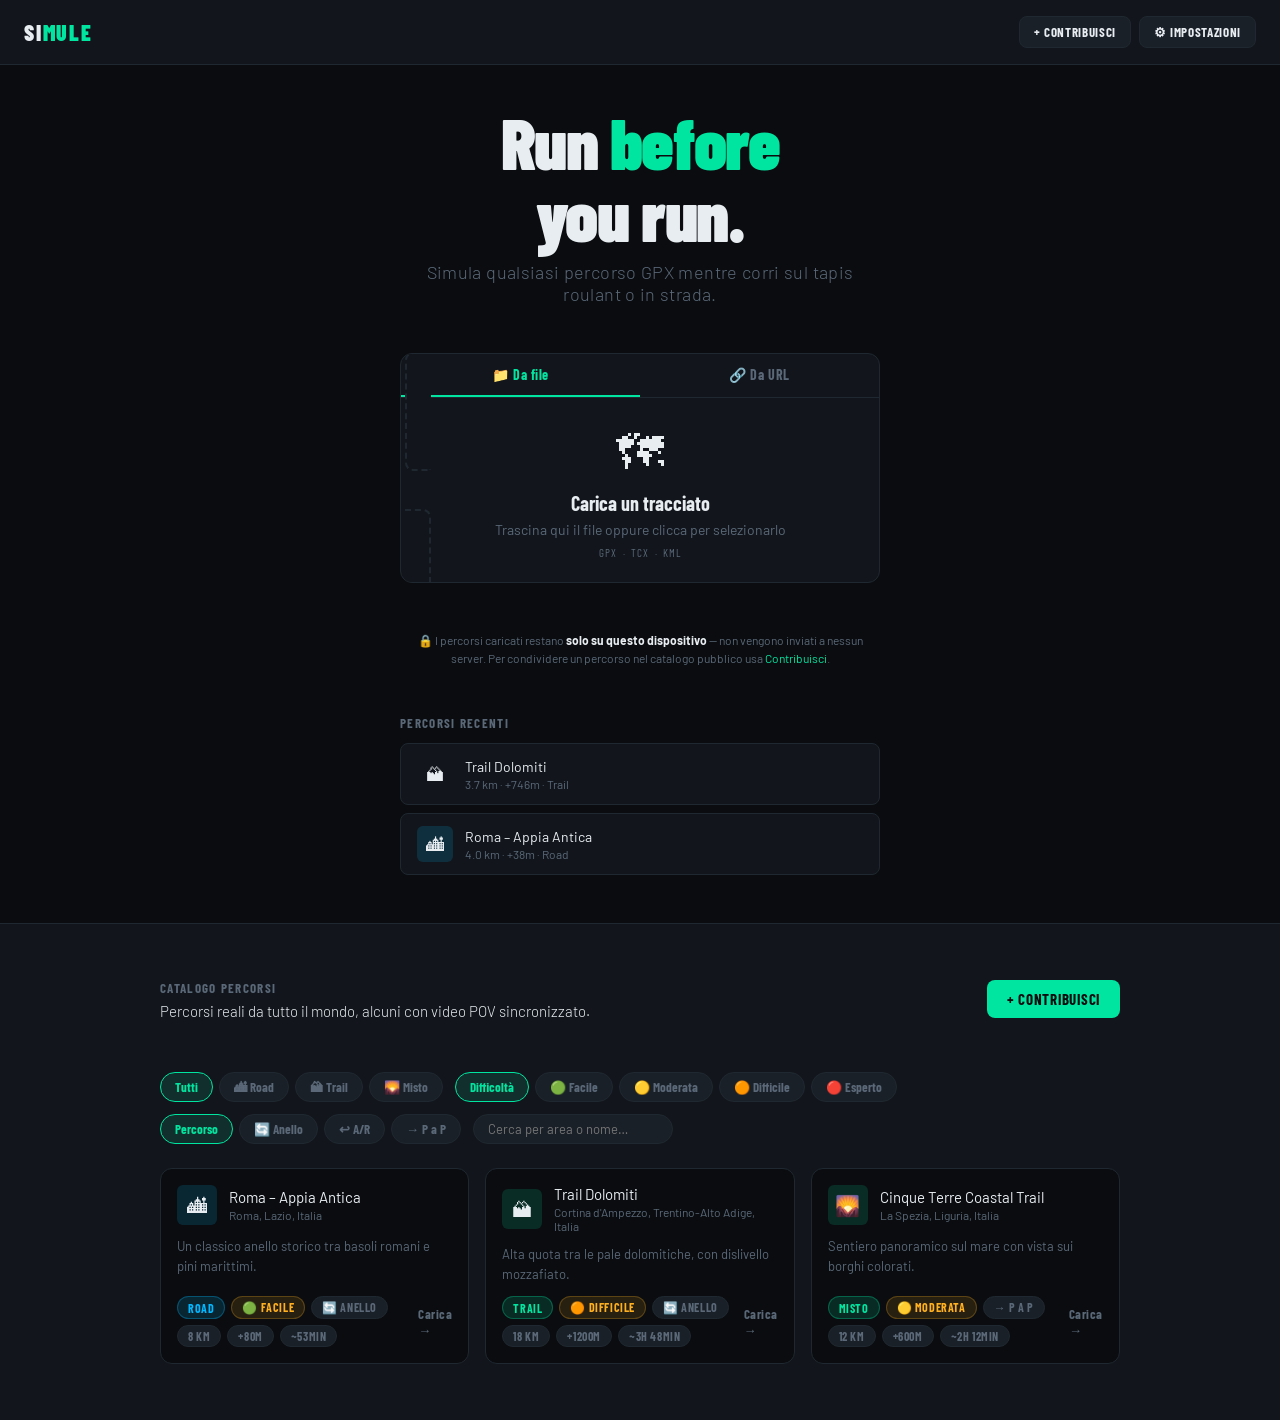
==== commit 964c5787: "Enrich catalog schema, add route_type filter, harden validation catalog.json: add elevation_loss, ma" ====
--- a/app.html
+++ b/app.html
@@ -93,8 +93,14 @@
         <button class="filter-chip" data-f="diff" data-v="3">🟠 Difficile</button>
         <button class="filter-chip" data-f="diff" data-v="4">🔴 Esperto</button>
       </div>
+      <div class="filter-group">
+        <button class="filter-chip active" data-f="rtype" data-v="">Percorso</button>
+        <button class="filter-chip" data-f="rtype" data-v="loop">🔄 Anello</button>
+        <button class="filter-chip" data-f="rtype" data-v="out-and-back">↩ A/R</button>
+        <button class="filter-chip" data-f="rtype" data-v="point-to-point">→ P a P</button>
+      </div>
       <div class="filter-group filter-search">
-        <input type="search" id="catalog-search" placeholder="Cerca area o nome…" autocomplete="off">
+        <input type="search" id="catalog-search" placeholder="Cerca per area o nome…" autocomplete="off">
       </div>
     </div>
 
@@ -264,7 +270,14 @@
 }
 
 // ---- Catalogo ----
-const DIFF_LABEL = { 1:'🟢 Facile', 2:'🟡 Moderata', 3:'🟠 Difficile', 4:'🔴 Esperto' };
+const DIFF_LABEL       = { 1:'🟢 Facile', 2:'🟡 Moderata', 3:'🟠 Difficile', 4:'🔴 Esperto' };
+const ROUTE_TYPE_LABEL = { loop:'🔄 Anello', 'out-and-back':'↩ A/R', 'point-to-point':'→ P a P' };
+
+function fmtTime(min) {
+  if (!min) return null;
+  const h = Math.floor(min / 60), m = min % 60;
+  return h ? (m ? `${h}h ${m}min` : `${h}h`) : `${m}min`;
+}
 
 let _catalogCache = null;
 async function fetchCatalog() {
@@ -277,7 +290,7 @@
 }
 
 // ---- Filtri catalogo ----
-const activeFilters = { mode: '', diff: '', search: '' };
+const activeFilters = { mode: '', diff: '', rtype: '', search: '' };
 
 document.querySelectorAll('.filter-chip').forEach(chip => {
   chip.addEventListener('click', () => {
@@ -298,8 +311,9 @@
   const catalog = await fetchCatalog();
   const allEntries = [...catalog, ...loadUserCatalog()];
   const filtered = allEntries.filter(entry => {
-    if (activeFilters.mode && entry.mode !== activeFilters.mode) return false;
-    if (activeFilters.diff && entry.difficulty !== parseInt(activeFilters.diff)) return false;
+    if (activeFilters.mode  && entry.mode       !== activeFilters.mode)              return false;
+    if (activeFilters.diff  && entry.difficulty !== parseInt(activeFilters.diff))    return false;
+    if (activeFilters.rtype && entry.route_type !== activeFilters.rtype)             return false;
     if (activeFilters.search) {
       const hay = [entry.name, entry.area_city, entry.area_region, entry.area_country, ...(entry.tags || [])].join(' ').toLowerCase();
       if (!hay.includes(activeFilters.search)) return false;
@@ -334,12 +348,16 @@
     const userBadge = entry._user ? '<span class="catalog-user-badge">Tu</span>' : '';
     const diffLabel = DIFF_LABEL[entry.difficulty] || '';
     const area = [entry.area_city, entry.area_region, entry.area_country].filter(Boolean).join(', ');
+    const rtLabel  = entry.route_type ? (ROUTE_TYPE_LABEL[entry.route_type] || entry.route_type) : null;
+    const timeStr  = fmtTime(entry.estimated_time_min);
+    const distStr  = entry.distance_km != null ? `${entry.distance_km.toFixed(0)} km` : null;
+    const gainStr  = entry.elevation_gain != null ? `+${entry.elevation_gain}m` : null;
     card.innerHTML = `
       <div class="catalog-card-header">
         <div class="route-item-icon ${modeCls}" style="width:40px;height:40px;font-size:20px">${modeIcon}</div>
         <div style="flex:1;min-width:0">
           <div class="catalog-card-name">${escHtml(entry.name)}</div>
-          <div class="catalog-card-region">${escHtml(area || entry.region || '')}</div>
+          <div class="catalog-card-region">${escHtml(area)}</div>
         </div>
         ${videoBadge}${userBadge}
       </div>
@@ -347,9 +365,11 @@
       <div class="catalog-card-footer">
         <div style="display:flex;gap:6px;flex-wrap:wrap">
           <span class="badge badge-${modeCls === 'road' ? 'road' : 'trail'}">${modeLabel}</span>
-          ${diffLabel ? `<span class="badge badge-diff">${diffLabel}</span>` : ''}
-          ${entry.distance_km ? `<span class="badge badge-stat">${entry.distance_km.toFixed(0)} km</span>` : ''}
-          ${entry.elevation_gain ? `<span class="badge badge-stat">+${entry.elevation_gain}m</span>` : ''}
+          ${diffLabel  ? `<span class="badge badge-diff">${diffLabel}</span>`    : ''}
+          ${rtLabel    ? `<span class="badge badge-stat">${rtLabel}</span>`      : ''}
+          ${distStr    ? `<span class="badge badge-stat">${distStr}</span>`      : ''}
+          ${gainStr    ? `<span class="badge badge-stat">${gainStr}</span>`      : ''}
+          ${timeStr    ? `<span class="badge badge-stat">~${timeStr}</span>`     : ''}
         </div>
         <span class="catalog-card-action">Carica →</span>
       </div>`;
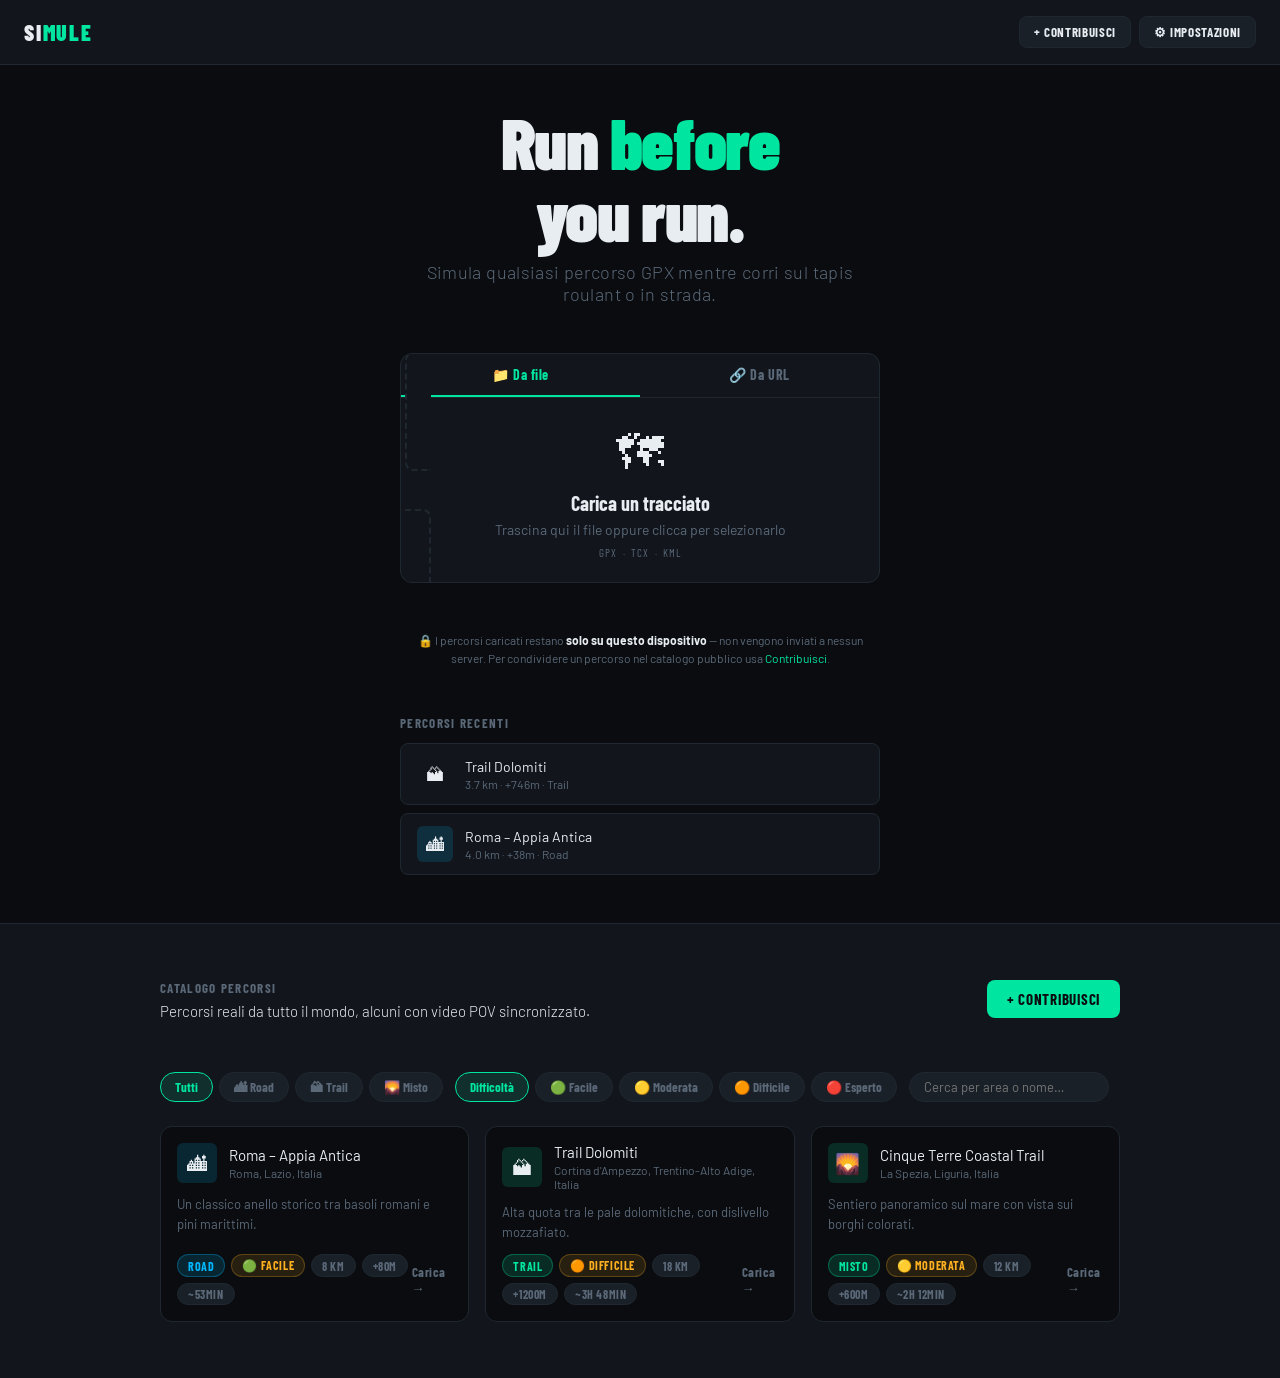
==== commit e4d6cede: "Remove route_type field from form and catalog filter Not needed as a user-facing field. Removed from" ====
--- a/app.html
+++ b/app.html
@@ -92,12 +92,6 @@
         <button class="filter-chip" data-f="diff" data-v="2">🟡 Moderata</button>
         <button class="filter-chip" data-f="diff" data-v="3">🟠 Difficile</button>
         <button class="filter-chip" data-f="diff" data-v="4">🔴 Esperto</button>
-      </div>
-      <div class="filter-group">
-        <button class="filter-chip active" data-f="rtype" data-v="">Percorso</button>
-        <button class="filter-chip" data-f="rtype" data-v="loop">🔄 Anello</button>
-        <button class="filter-chip" data-f="rtype" data-v="out-and-back">↩ A/R</button>
-        <button class="filter-chip" data-f="rtype" data-v="point-to-point">→ P a P</button>
       </div>
       <div class="filter-group filter-search">
         <input type="search" id="catalog-search" placeholder="Cerca per area o nome…" autocomplete="off">
@@ -271,8 +265,6 @@
 
 // ---- Catalogo ----
 const DIFF_LABEL       = { 1:'🟢 Facile', 2:'🟡 Moderata', 3:'🟠 Difficile', 4:'🔴 Esperto' };
-const ROUTE_TYPE_LABEL = { loop:'🔄 Anello', 'out-and-back':'↩ A/R', 'point-to-point':'→ P a P' };
-
 function fmtTime(min) {
   if (!min) return null;
   const h = Math.floor(min / 60), m = min % 60;
@@ -290,7 +282,7 @@
 }
 
 // ---- Filtri catalogo ----
-const activeFilters = { mode: '', diff: '', rtype: '', search: '' };
+const activeFilters = { mode: '', diff: '', search: '' };
 
 document.querySelectorAll('.filter-chip').forEach(chip => {
   chip.addEventListener('click', () => {
@@ -311,9 +303,8 @@
   const catalog = await fetchCatalog();
   const allEntries = [...catalog, ...loadUserCatalog()];
   const filtered = allEntries.filter(entry => {
-    if (activeFilters.mode  && entry.mode       !== activeFilters.mode)              return false;
-    if (activeFilters.diff  && entry.difficulty !== parseInt(activeFilters.diff))    return false;
-    if (activeFilters.rtype && entry.route_type !== activeFilters.rtype)             return false;
+    if (activeFilters.mode && entry.mode       !== activeFilters.mode)           return false;
+    if (activeFilters.diff && entry.difficulty !== parseInt(activeFilters.diff)) return false;
     if (activeFilters.search) {
       const hay = [entry.name, entry.area_city, entry.area_region, entry.area_country, ...(entry.tags || [])].join(' ').toLowerCase();
       if (!hay.includes(activeFilters.search)) return false;
@@ -348,7 +339,6 @@
     const userBadge = entry._user ? '<span class="catalog-user-badge">Tu</span>' : '';
     const diffLabel = DIFF_LABEL[entry.difficulty] || '';
     const area = [entry.area_city, entry.area_region, entry.area_country].filter(Boolean).join(', ');
-    const rtLabel  = entry.route_type ? (ROUTE_TYPE_LABEL[entry.route_type] || entry.route_type) : null;
     const timeStr  = fmtTime(entry.estimated_time_min);
     const distStr  = entry.distance_km != null ? `${entry.distance_km.toFixed(0)} km` : null;
     const gainStr  = entry.elevation_gain != null ? `+${entry.elevation_gain}m` : null;
@@ -366,7 +356,6 @@
         <div style="display:flex;gap:6px;flex-wrap:wrap">
           <span class="badge badge-${modeCls === 'road' ? 'road' : 'trail'}">${modeLabel}</span>
           ${diffLabel  ? `<span class="badge badge-diff">${diffLabel}</span>`    : ''}
-          ${rtLabel    ? `<span class="badge badge-stat">${rtLabel}</span>`      : ''}
           ${distStr    ? `<span class="badge badge-stat">${distStr}</span>`      : ''}
           ${gainStr    ? `<span class="badge badge-stat">${gainStr}</span>`      : ''}
           ${timeStr    ? `<span class="badge badge-stat">~${timeStr}</span>`     : ''}
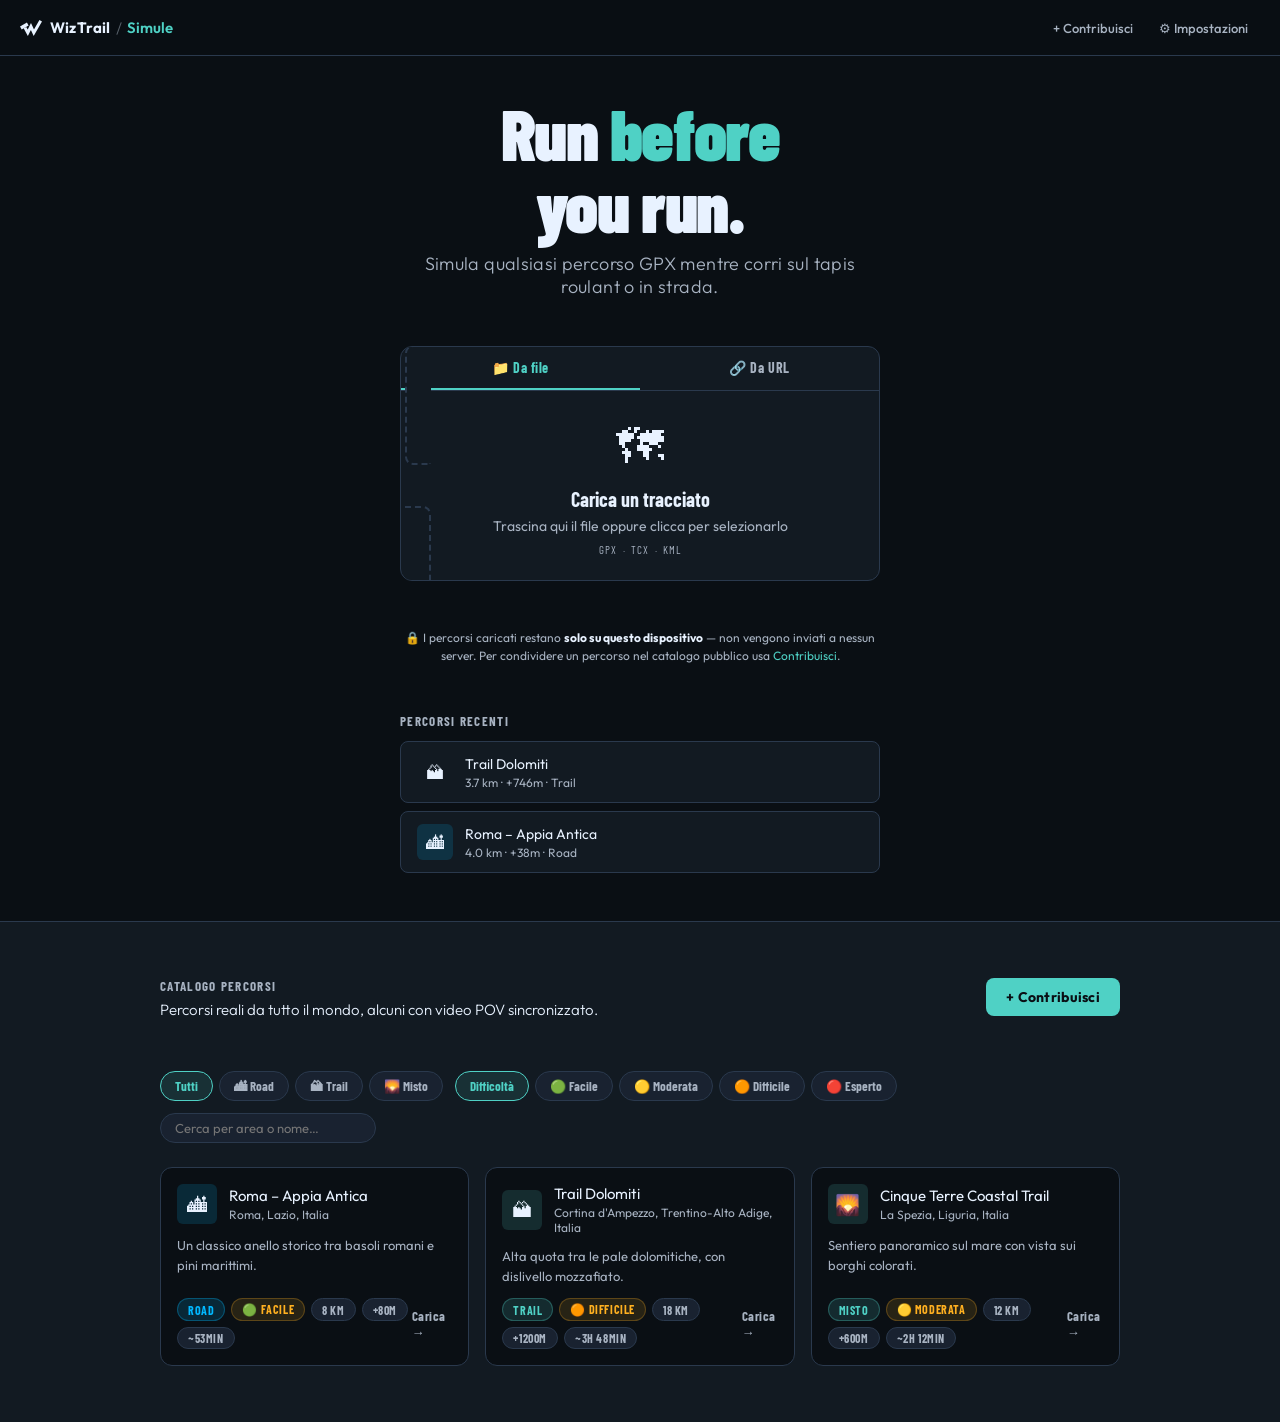
==== commit ce649bd7: "Integra Simule come sotto-prodotto WizTrail - Header glass sticky su tutte le pagine: logo mark WizT" ====
--- a/app.html
+++ b/app.html
@@ -8,11 +8,14 @@
 </head>
 <body>
 
-<header class="page-header">
-  <div class="logo">SI<span>MULE</span></div>
-  <nav style="display:flex;gap:8px;align-items:center">
-    <a href="contribute.html" class="btn btn-secondary" style="padding:7px 14px;font-size:13px">+ Contribuisci</a>
-    <a href="settings.html" class="btn btn-secondary" style="padding:7px 14px;font-size:13px">⚙ Impostazioni</a>
+<header class="app-header">
+  <a href="https://wiz-trail.vercel.app" class="app-brand-link">
+    <svg class="brand-mark" viewBox="0 0 933 676" fill="none" xmlns="http://www.w3.org/2000/svg" aria-hidden="true"><path d="M208.768 321.919L330.269 538.919L463.768 274.419L586.269 538.919L878.269 31.4187" stroke="currentColor" stroke-width="126"/><line x1="36.3834" y1="340.21" x2="329.383" y2="170.21" stroke="currentColor" stroke-width="145"/></svg>
+    <span class="brand-name">WizTrail</span><span class="brand-sep">/</span><span class="brand-sub">Simule</span>
+  </a>
+  <nav class="app-nav">
+    <a href="contribute.html">+ Contribuisci</a>
+    <a href="settings.html">⚙ Impostazioni</a>
   </nav>
 </header>
 
@@ -435,10 +438,28 @@
   renderRecent();
 }
 
+// ---- WizTrail integration: accept ?gpx=URL query param ----
+async function handleWizTrailHandoff() {
+  const gpxUrl = new URLSearchParams(location.search).get('gpx');
+  if (!gpxUrl) return;
+  history.replaceState({}, '', location.pathname);
+  loading.classList.remove('hidden');
+  loadingMsg.textContent = 'Caricamento percorso da WizTrail…';
+  try {
+    const points = await loadRouteFromURL(gpxUrl);
+    const fname = decodeURIComponent(gpxUrl.split('/').pop().split('?')[0]).replace(/\.[^.]+$/, '') || 'Percorso WizTrail';
+    await finishLoad(points, fname, null, gpxUrl);
+  } catch (err) {
+    loading.classList.add('hidden');
+    showToast('Errore caricamento da WizTrail: ' + (err.message || err), 'error');
+  }
+}
+
 // ---- Init ----
 renderRecent();
 applyFilters();
 loadSampleRoutes();
+handleWizTrailHandoff();
 </script>
 </body>
 </html>
--- a/css/main.css
+++ b/css/main.css
@@ -1,17 +1,17 @@
-@import url('https://fonts.googleapis.com/css2?family=Barlow+Condensed:wght@300;700;900&family=Barlow:wght@300;400&display=swap');
+@import url('https://fonts.googleapis.com/css2?family=Barlow+Condensed:wght@300;700;900&family=Outfit:wght@300;400;500;600;700;800&display=swap');
 
 :root {
-  --bg: #0a0c0f;
-  --surface: #12161c;
-  --surface2: #1a2028;
-  --border: #1f2830;
-  --accent: #00e5a0;
+  --bg: #0a0f14;
+  --surface: #121a22;
+  --surface2: #192230;
+  --border: #2a394d;
+  --accent: #4fd1c5;
   --accent2: #00b8ff;
   --warn: #ffb020;
   --danger: #ff4444;
   --down: #00b8ff;
-  --text: #e8edf2;
-  --muted: #5a6878;
+  --text: #e8f2ff;
+  --muted: #a8b3c2;
   --radius: 8px;
   --radius-lg: 12px;
 }
@@ -26,9 +26,21 @@
   height: 100%;
   background: var(--bg);
   color: var(--text);
-  font-family: 'Barlow', sans-serif;
+  font-family: 'Outfit', sans-serif;
   font-weight: 400;
   -webkit-font-smoothing: antialiased;
+}
+
+/* WizTrail ambient gradient — identical motif, visible under page content */
+body::before {
+  content: '';
+  position: fixed;
+  inset: 0;
+  z-index: -1;
+  background:
+    radial-gradient(800px 400px at 75% -5%, rgba(79,209,197,0.14), transparent 60%),
+    radial-gradient(600px 400px at 5%  90%, rgba(0,184,255,0.09), transparent 60%);
+  pointer-events: none;
 }
 
 a { color: var(--accent); text-decoration: none; }
@@ -80,29 +92,84 @@
   text-transform: uppercase;
 }
 
-.badge-road { background: rgba(0,184,255,0.15); color: var(--accent2); border: 1px solid rgba(0,184,255,0.3); }
-.badge-trail { background: rgba(0,229,160,0.15); color: var(--accent); border: 1px solid rgba(0,229,160,0.3); }
-
-/* ---- Layout ---- */
-.page-header {
+.badge-road  { background: rgba(0,184,255,0.15); color: var(--accent2); border: 1px solid rgba(0,184,255,0.3); }
+.badge-trail { background: rgba(79,209,197,0.15); color: var(--accent);  border: 1px solid rgba(79,209,197,0.3); }
+
+/* ---- App header (WizTrail sub-product glass nav) ---- */
+.app-header {
+  position: sticky;
+  top: 0;
+  z-index: 50;
   display: flex;
   align-items: center;
   justify-content: space-between;
-  padding: 16px 24px;
+  height: 56px;
+  padding: 0 20px;
+  background: rgba(10,15,20,0.88);
+  backdrop-filter: blur(12px);
+  -webkit-backdrop-filter: blur(12px);
   border-bottom: 1px solid var(--border);
-  background: var(--surface);
-}
-
-.logo {
-  font-family: 'Barlow Condensed', sans-serif;
-  font-weight: 900;
-  font-size: 22px;
-  letter-spacing: 0.08em;
-  color: var(--text);
-  text-transform: uppercase;
-}
-
-.logo span { color: var(--accent); }
+}
+
+.app-brand-link {
+  display: inline-flex;
+  align-items: center;
+  text-decoration: none;
+  color: var(--text);
+}
+.app-brand-link:hover { text-decoration: none; }
+
+.brand-mark {
+  width: 22px;
+  height: 16px;
+  flex-shrink: 0;
+  margin-right: 8px;
+  color: var(--text);
+}
+
+.brand-name {
+  font-family: 'Outfit', sans-serif;
+  font-weight: 700;
+  font-size: 15px;
+  letter-spacing: 0.2px;
+  color: var(--text);
+}
+
+.brand-sep {
+  font-weight: 300;
+  color: var(--muted);
+  margin: 0 5px;
+  opacity: 0.5;
+}
+
+.brand-sub {
+  font-family: 'Outfit', sans-serif;
+  font-weight: 600;
+  font-size: 15px;
+  color: var(--accent);
+}
+
+.app-nav {
+  display: flex;
+  align-items: center;
+  gap: 2px;
+}
+
+.app-nav a {
+  font-family: 'Outfit', sans-serif;
+  font-weight: 500;
+  font-size: 13px;
+  color: var(--muted);
+  text-decoration: none;
+  padding: 6px 12px;
+  border-radius: 6px;
+  transition: color 0.15s, background 0.15s;
+}
+.app-nav a:hover {
+  color: var(--text);
+  background: rgba(255,255,255,0.06);
+  text-decoration: none;
+}
 
 /* ---- Buttons ---- */
 .btn {
@@ -112,11 +179,10 @@
   gap: 8px;
   padding: 10px 20px;
   border-radius: var(--radius);
-  font-family: 'Barlow Condensed', sans-serif;
-  font-weight: 700;
-  font-size: 15px;
-  letter-spacing: 0.05em;
-  text-transform: uppercase;
+  font-family: 'Outfit', sans-serif;
+  font-weight: 700;
+  font-size: 14px;
+  letter-spacing: 0.02em;
   transition: opacity 0.15s, transform 0.1s;
   user-select: none;
 }
@@ -239,7 +305,7 @@
 .drop-zone:hover,
 .drop-zone.drag-over {
   border-color: var(--accent);
-  background: rgba(0,229,160,0.04);
+  background: rgba(79,209,197,0.04);
 }
 
 .drop-zone-icon {
@@ -312,7 +378,7 @@
 }
 
 .route-item-icon.road { background: rgba(0,184,255,0.15); }
-.route-item-icon.trail { background: rgba(0,229,160,0.15); }
+.route-item-icon.trail { background: rgba(79,209,197,0.15); }
 
 .route-item-info { flex: 1; min-width: 0; }
 
@@ -469,7 +535,7 @@
   gap: 10px;
 }
 
-.coverage-good { background: rgba(0,229,160,0.1); border: 1px solid rgba(0,229,160,0.2); color: var(--accent); }
+.coverage-good { background: rgba(79,209,197,0.1); border: 1px solid rgba(79,209,197,0.2); color: var(--accent); }
 .coverage-partial { background: rgba(255,176,32,0.1); border: 1px solid rgba(255,176,32,0.2); color: var(--warn); }
 .coverage-low { background: rgba(255,68,68,0.1); border: 1px solid rgba(255,68,68,0.2); color: var(--danger); }
 
@@ -499,7 +565,7 @@
 
 .sensor-option.selected {
   border-color: var(--accent);
-  background: rgba(0,229,160,0.06);
+  background: rgba(79,209,197,0.06);
 }
 
 .sensor-option.disabled {
@@ -635,12 +701,39 @@
 }
 
 .hud-logo {
-  font-family: 'Barlow Condensed', sans-serif;
-  font-weight: 900;
-  font-size: 18px;
-  letter-spacing: 0.1em;
-  color: var(--text);
-  text-transform: uppercase;
+  display: flex;
+  align-items: center;
+}
+
+.hud-brand-mark {
+  width: 14px;
+  height: 10px;
+  color: var(--text);
+  margin-right: 6px;
+  flex-shrink: 0;
+}
+
+.hud-brand-wt {
+  font-family: 'Outfit', sans-serif;
+  font-weight: 700;
+  font-size: 13px;
+  color: var(--text);
+  letter-spacing: 0.1px;
+}
+
+.hud-brand-sep {
+  font-weight: 300;
+  color: var(--muted);
+  margin: 0 4px;
+  opacity: 0.4;
+  font-size: 12px;
+}
+
+.hud-brand-sim {
+  font-family: 'Outfit', sans-serif;
+  font-weight: 600;
+  font-size: 13px;
+  color: var(--accent);
 }
 
 .hud-route-info {
@@ -956,7 +1049,7 @@
 }
 
 .source-auto { background: rgba(0,184,255,0.15); color: var(--accent2); }
-.source-manual-label { background: rgba(0,229,160,0.15); color: var(--accent); }
+.source-manual-label { background: rgba(79,209,197,0.15); color: var(--accent); }
 
 .api-key-row {
   display: flex;
@@ -987,7 +1080,7 @@
 
 .radio-option.selected {
   border-color: var(--accent);
-  background: rgba(0,229,160,0.1);
+  background: rgba(79,209,197,0.1);
   color: var(--accent);
 }
 
@@ -1164,8 +1257,75 @@
 
 @media (max-width: 480px) {
   .index-main { padding: 24px 16px; }
-  .grade-value { font-size: 52px; }
-  .hud-stats { top: auto; bottom: 140px; right: 12px; }
+
+  /* Topbar: compact */
+  .hud-topbar { padding: 8px 12px; }
+  .hud-route-name {
+    font-size: 12px;
+    max-width: 130px;
+    white-space: nowrap;
+    overflow: hidden;
+    text-overflow: ellipsis;
+  }
+  .hud-route-mode { font-size: 9px; }
+
+  /* Grade: move from vertical-center to just below topbar */
+  .hud-grade {
+    top: 46px;
+    left: 12px;
+    transform: none;
+  }
+  .grade-value { font-size: 36px; }
+  .grade-label { font-size: 10px; }
+
+  /* Lookahead: position below grade block */
+  .hud-lookahead {
+    top: 100px;
+    left: 12px;
+    font-size: 12px;
+    padding: 4px 10px;
+  }
+
+  /* Stats: compact card, top-right, smaller text */
+  .hud-stats {
+    top: 46px;
+    right: 8px;
+    min-width: 0;
+    width: auto;
+    padding: 8px 10px;
+    gap: 5px;
+  }
+  .hud-stat-value { font-size: 16px; }
+  .hud-stat-value .unit { font-size: 10px; }
+  .hud-stat-label { font-size: 9px; }
+
+  /* Elevation strip: full width, shorter */
+  .hud-elevation {
+    left: 0;
+    right: 0;
+    max-width: 100vw;
+    bottom: 72px;
+    padding: 0 12px;
+  }
+  #elevation-strip-svg { height: 70px; }
+
+  /* Controls bar: tighter */
+  .hud-controls { padding: 8px 12px; gap: 5px; }
+  .ctrl-btn { width: 40px; height: 40px; font-size: 17px; }
+  .ctrl-btn.play-pause { width: 48px; height: 48px; font-size: 19px; }
+  .multiplier-btn { height: 36px; min-width: 36px; font-size: 14px; padding: 0 8px; }
+
+  /* Pace buttons: smaller touch targets */
+  .pace-adj-btn { width: 60px; height: 60px; }
+  .pace-adj-btn .pace-delta { font-size: 10px; }
+  .pace-display { font-size: 26px; min-width: 72px; }
+
+  /* Zoom controls: smaller */
+  #zoom-controls { right: 8px; gap: 3px; }
+  .zoom-btn { width: 32px; height: 32px; font-size: 17px; border-radius: 6px; }
+
+  /* Waypoint photo: reposition so it doesn't clash with elevation strip */
+  #waypoint-photo { bottom: 150px; right: 12px; width: 200px; height: 126px; }
 }
 
 /* ---- Avatar picker ---- */
@@ -1377,7 +1537,7 @@
 .filter-chip:hover { border-color: var(--accent2); color: var(--text); }
 
 .filter-chip.active {
-  background: rgba(0,229,160,0.12);
+  background: rgba(79,209,197,0.12);
   border-color: var(--accent);
   color: var(--accent);
 }
@@ -1398,9 +1558,9 @@
 
 .catalog-user-badge {
   flex-shrink: 0;
-  background: rgba(0,229,160,0.15);
+  background: rgba(79,209,197,0.15);
   color: var(--accent);
-  border: 1px solid rgba(0,229,160,0.3);
+  border: 1px solid rgba(79,209,197,0.3);
   border-radius: 100px;
   padding: 3px 10px;
   font-family: 'Barlow Condensed', sans-serif;
@@ -1440,8 +1600,8 @@
 }
 
 .contribute-intro {
-  background: rgba(0,229,160,0.06);
-  border: 1px solid rgba(0,229,160,0.2);
+  background: rgba(79,209,197,0.06);
+  border: 1px solid rgba(79,209,197,0.2);
   border-radius: var(--radius-lg);
   padding: 20px 24px;
   margin-bottom: 32px;
@@ -1517,7 +1677,7 @@
 .tag-check input[type="checkbox"] { display: none; }
 
 .tag-check.checked {
-  background: rgba(0,229,160,0.12);
+  background: rgba(79,209,197,0.12);
   border-color: var(--accent);
   color: var(--accent);
 }
@@ -1576,8 +1736,8 @@
 
 .contribute-success {
   display: none;
-  background: rgba(0,229,160,0.08);
-  border: 1px solid rgba(0,229,160,0.3);
+  background: rgba(79,209,197,0.08);
+  border: 1px solid rgba(79,209,197,0.3);
   border-radius: var(--radius-lg);
   padding: 32px 24px;
   text-align: center;
@@ -1605,8 +1765,8 @@
 }
 
 .submit-step-done {
-  background: rgba(0,229,160,0.06);
-  border: 1px solid rgba(0,229,160,0.2);
+  background: rgba(79,209,197,0.06);
+  border: 1px solid rgba(79,209,197,0.2);
 }
 
 .submit-step-pending {
